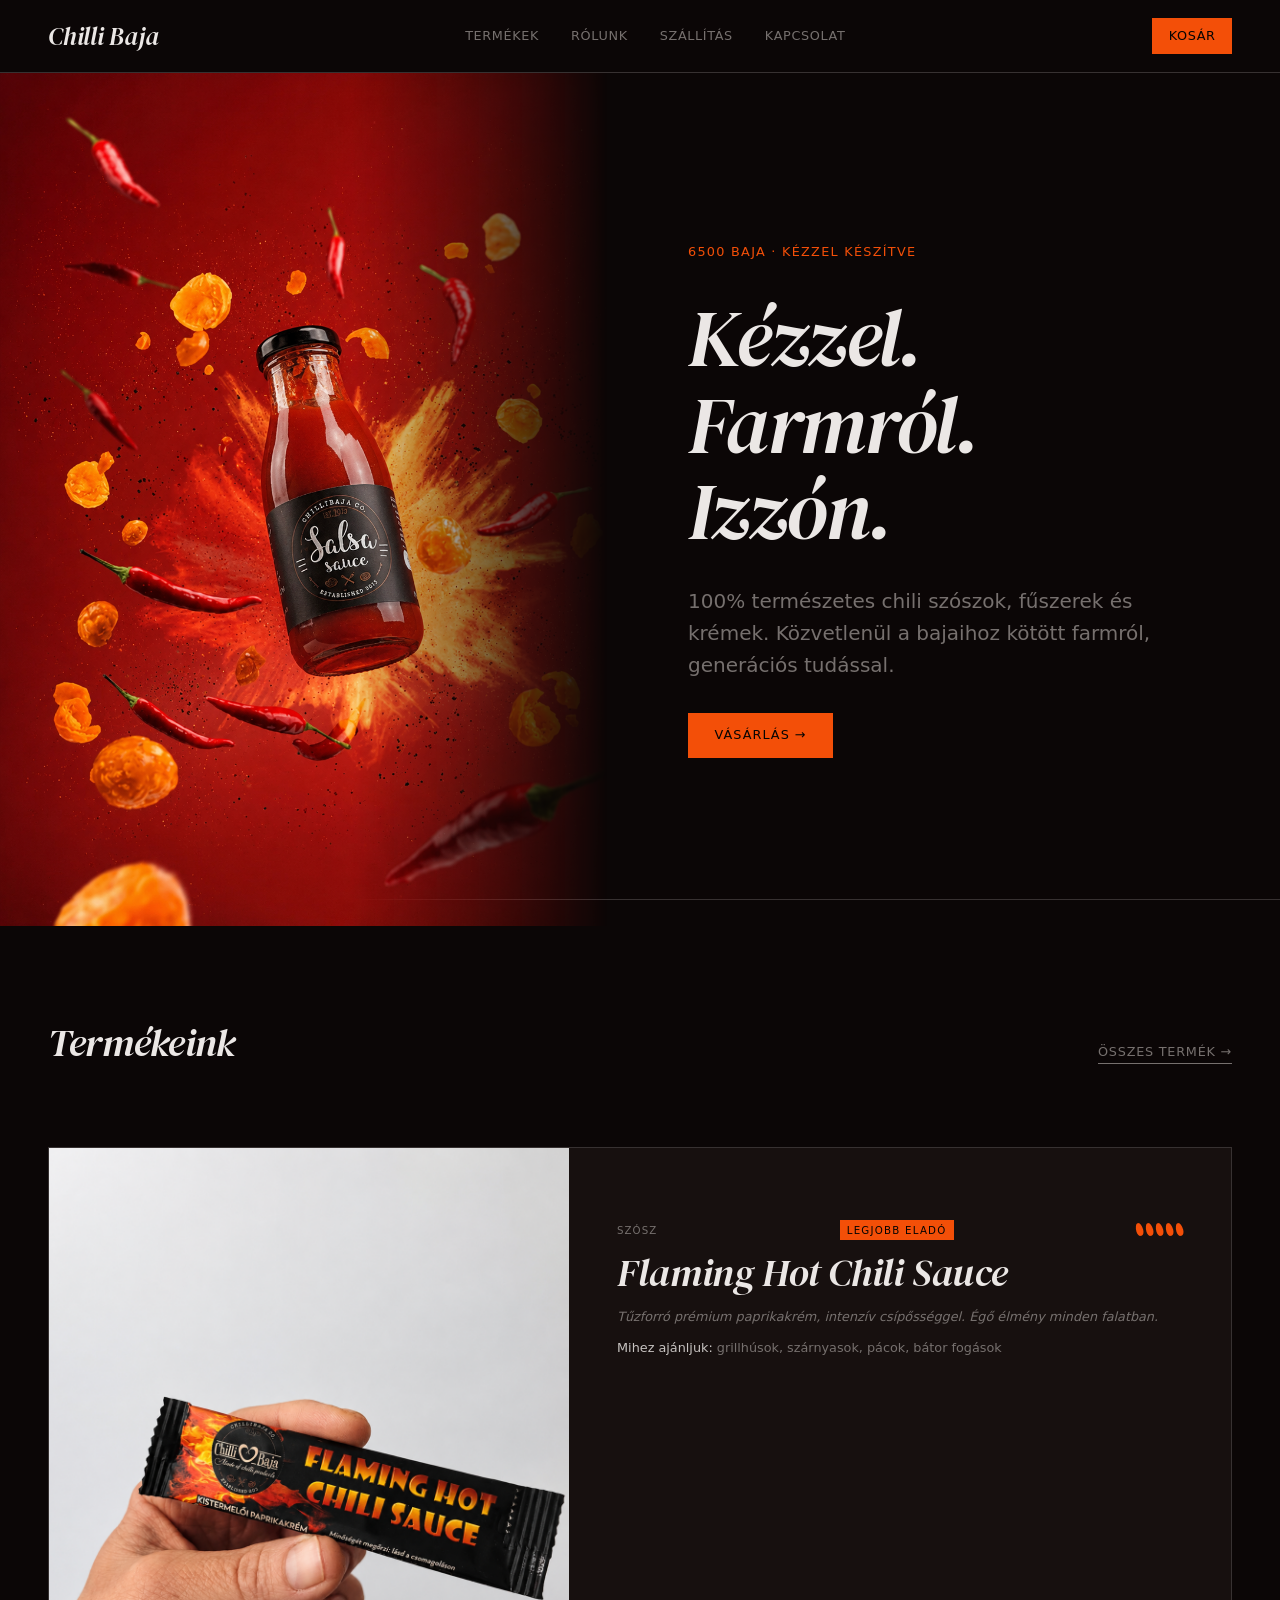
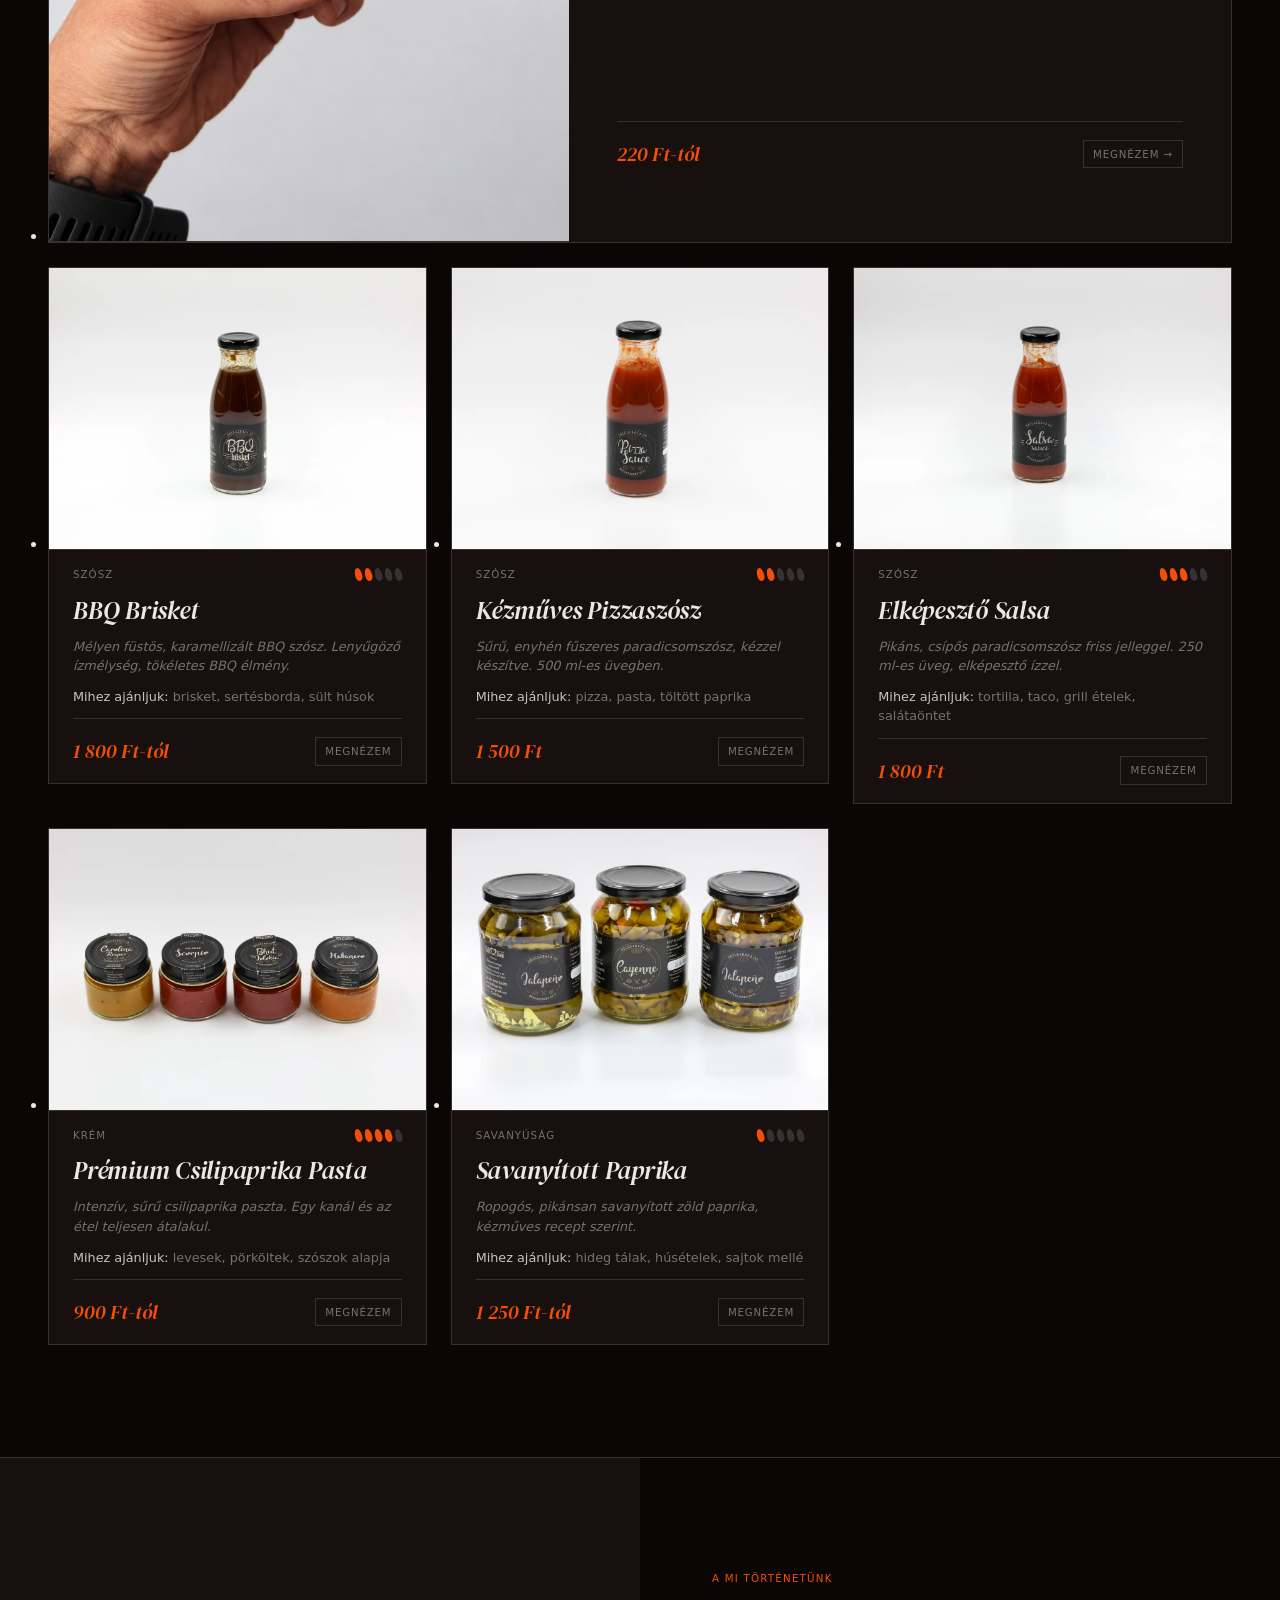
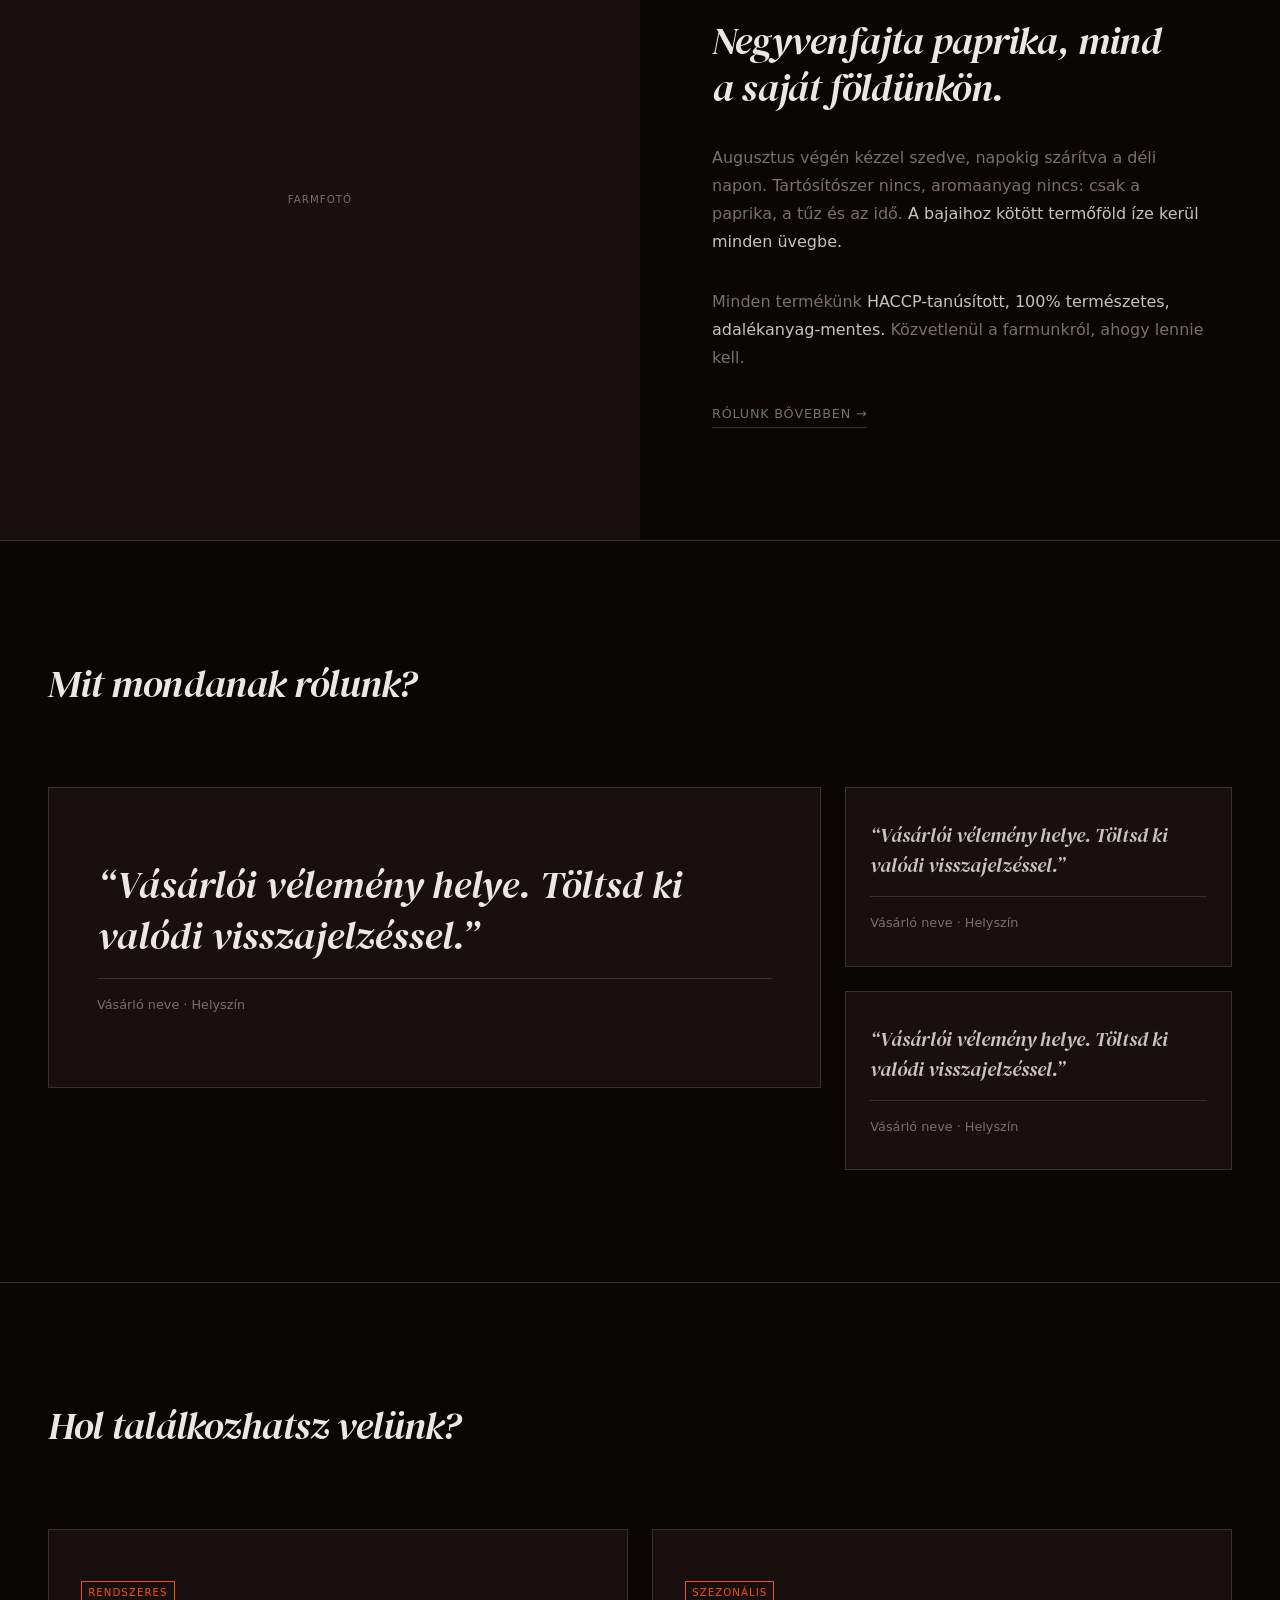
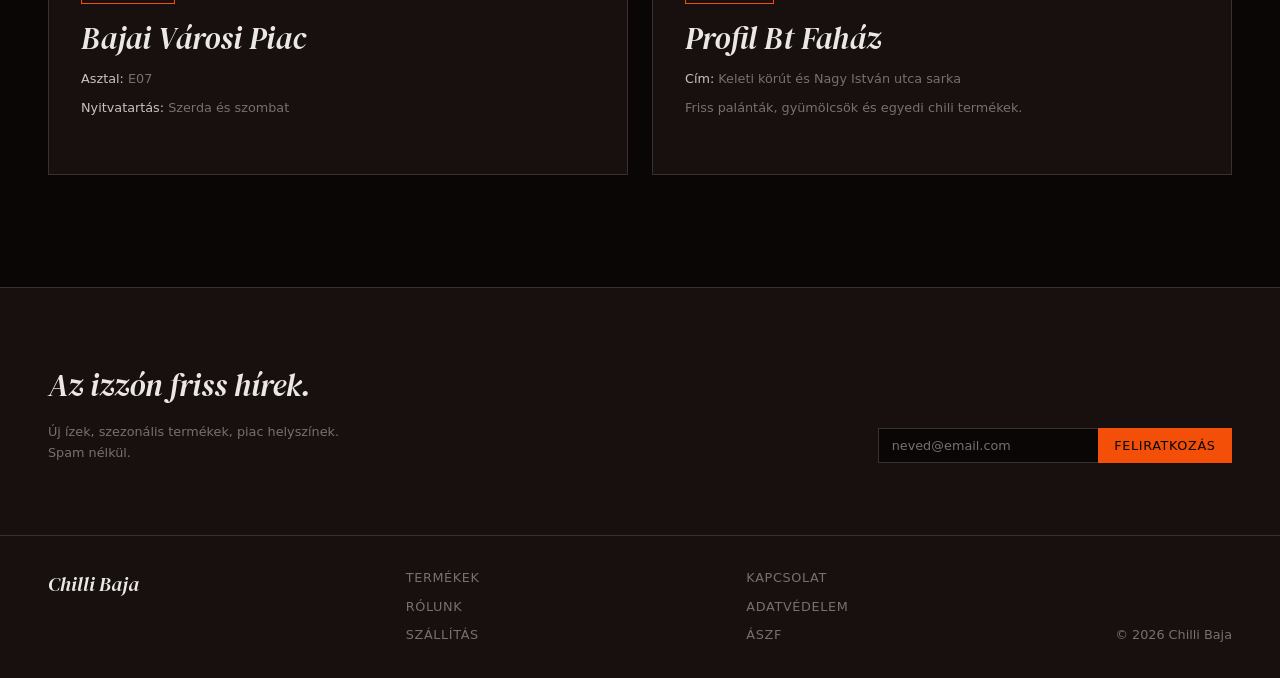
==== index.html @ 9b216c4d "Fix hero height via JS measurement Measure actual nav height at runtime and set hero height to windo" ====
<!DOCTYPE html>
<html lang="hu">
<head>
  <meta charset="UTF-8" />
  <meta name="viewport" content="width=device-width, initial-scale=1" />
  <title>Chilli Baja — Prémium Kézműves Chili Termékek</title>

  <link rel="preconnect" href="https://fonts.googleapis.com" />
  <link rel="preconnect" href="https://fonts.gstatic.com" crossorigin />
  <link href="https://fonts.googleapis.com/css2?family=DM+Serif+Display:ital@0;1&display=swap" rel="stylesheet" />
  <link href="https://api.fontshare.com/v2/css?f[]=switzer@400,500&display=swap" rel="stylesheet" />

  <link rel="stylesheet" href="tokens.css" />
  <style>
    /* Hallmark · genre: editorial · macrostructure: Split Studio · theme: custom (Parázs)
     * vibe: parázs, faszénfekete, izzó, prémium
     * paper: oklch(13% 0.010 28) · accent: oklch(65% 0.21 38) · DM Serif Display italic + Switzer
     * axes: dark / italic-serif / warm  ·  nav: N9-dark · footer: Ft7 */

    *, *::before, *::after { box-sizing: border-box; margin: 0; padding: 0; }
    html, body { overflow-x: clip; }

    body {
      background-color: var(--color-paper);
      color: var(--color-ink);
      font-family: var(--font-body);
      font-size: var(--text-base);
      line-height: 1.6;
    }

    img  { display: block; max-width: 100%; }
    a    { color: inherit; text-decoration: none; }

    .sr-only {
      position: absolute; width: 1px; height: 1px;
      padding: 0; margin: -1px; overflow: hidden;
      clip: rect(0,0,0,0); white-space: nowrap; border: 0;
    }

    /* ── Scroll reveal ───────────────────────────────────── */
    .reveal {
      opacity: 0;
      transform: translateY(28px);
      transition: opacity 0.65s var(--ease-out), transform 0.65s var(--ease-out);
    }
    .reveal.is-visible {
      opacity: 1;
      transform: translateY(0);
    }

    .stagger > * {
      opacity: 0;
      transform: translateY(20px);
      transition: opacity 0.5s var(--ease-out), transform 0.5s var(--ease-out);
    }
    .stagger.is-visible > * {
      opacity: 1;
      transform: translateY(0);
    }
    .stagger.is-visible > *:nth-child(1) { transition-delay:   0ms; }
    .stagger.is-visible > *:nth-child(2) { transition-delay:  70ms; }
    .stagger.is-visible > *:nth-child(3) { transition-delay: 140ms; }
    .stagger.is-visible > *:nth-child(4) { transition-delay: 210ms; }
    .stagger.is-visible > *:nth-child(5) { transition-delay: 270ms; }
    .stagger.is-visible > *:nth-child(6) { transition-delay: 330ms; }

    /* ── Photo placeholder ───────────────────────────────── */
    .photo-placeholder {
      background-color: var(--color-paper-2);
      display: flex;
      align-items: center;
      justify-content: center;
      color: var(--color-muted);
      font-size: var(--text-xs);
      letter-spacing: 0.10em;
      text-transform: uppercase;
      font-family: var(--font-body);
    }

    /* ── Nav N9 dark ─────────────────────────────────────── */
    .nav {
      display: flex;
      align-items: center;
      justify-content: space-between;
      padding: var(--space-sm) var(--space-xl);
      border-bottom: 1px solid var(--color-rule);
      position: sticky;
      top: 0;
      background-color: var(--color-paper);
      z-index: 40;
    }

    .nav__wordmark {
      font-family: var(--font-display);
      font-size: var(--text-lg);
      font-weight: 400;
      font-style: italic;
      letter-spacing: -0.01em;
      color: var(--color-ink);
    }

    .nav__links {
      display: flex;
      gap: var(--space-lg);
      list-style: none;
      font-size: var(--text-sm);
      font-weight: 500;
      letter-spacing: 0.05em;
      text-transform: uppercase;
    }
    .nav__links a {
      color: var(--color-muted);
      transition: color var(--dur-short) var(--ease-out);
    }
    .nav__links a:hover        { color: var(--color-ink); }
    .nav__links a:focus-visible { outline: 2px solid var(--color-focus); outline-offset: 3px; }

    .nav__disclosure { display: none; position: relative; }

    .nav__hamburger {
      list-style: none;
      display: flex;
      flex-direction: column;
      gap: 5px;
      cursor: pointer;
      padding: var(--space-2xs);
    }
    .nav__hamburger::-webkit-details-marker { display: none; }
    .nav__hamburger::marker               { display: none; }

    .nav__bar {
      display: block;
      width: 22px;
      height: 2px;
      background-color: var(--color-ink);
    }

    .nav__sheet {
      position: absolute;
      top: calc(100% + var(--space-xs));
      right: 0;
      background-color: var(--color-paper-2);
      border: 1px solid var(--color-rule);
      padding: var(--space-md);
      min-width: 180px;
      z-index: 50;
    }

    .nav__sheet ul { list-style: none; display: flex; flex-direction: column; gap: var(--space-sm); }
    .nav__sheet a {
      font-size: var(--text-sm);
      font-weight: 500;
      text-transform: uppercase;
      letter-spacing: 0.06em;
      color: var(--color-muted);
      transition: color var(--dur-short) var(--ease-out);
    }
    .nav__sheet a:hover        { color: var(--color-ink); }
    .nav__sheet a:focus-visible { outline: 2px solid var(--color-focus); outline-offset: 3px; }

    .nav__cart {
      font-size: var(--text-sm);
      font-weight: 500;
      text-transform: uppercase;
      letter-spacing: 0.05em;
      color: var(--color-accent-ink);
      background-color: var(--color-accent);
      padding: 0.5em 1.2em;
      border: 1px solid var(--color-accent);
      white-space: nowrap;
      transition: background-color var(--dur-short) var(--ease-out), color var(--dur-short) var(--ease-out);
    }
    .nav__cart:hover        { background-color: transparent; color: var(--color-accent); }
    .nav__cart:active       { transform: translateY(1px); }
    .nav__cart:focus-visible { outline: 2px solid var(--color-focus); outline-offset: 3px; }

    /* ── Hero: Split Studio ──────────────────────────────── */
    .hero {
      display: grid;
      grid-template-columns: 1fr 1fr;
      border-bottom: 1px solid var(--color-rule);
    }

    .hero__photo {
      position: relative;
      background-color: var(--color-paper);
      -webkit-mask-image: linear-gradient(to right, black 55%, transparent 95%);
      mask-image: linear-gradient(to right, black 55%, transparent 95%);
    }

    .hero__photo-fill {
      width: 100%;
      height: 100%;
      object-fit: cover;
      object-position: center 20%;
    }

    .hero__content {
      padding: var(--space-xl) var(--space-xl);
      display: flex;
      flex-direction: column;
      justify-content: center;
      gap: var(--space-lg);
    }

    .hero__kicker {
      font-size: var(--text-sm);
      font-weight: 500;
      text-transform: uppercase;
      letter-spacing: 0.10em;
      color: var(--color-accent);
    }

    .hero__headline {
      font-family: var(--font-display);
      font-style: italic;
      font-size: var(--text-display);
      font-weight: 400;
      line-height: 1.08;
      letter-spacing: -0.02em;
      color: var(--color-ink);
      overflow-wrap: anywhere;
      min-width: 0;
    }

    .hero__sub {
      font-size: var(--text-md);
      color: var(--color-muted);
      max-width: 40ch;
      line-height: 1.6;
    }

    .hero__cta {
      display: inline-block;
      align-self: flex-start;
      font-size: var(--text-sm);
      font-weight: 500;
      text-transform: uppercase;
      letter-spacing: 0.08em;
      color: var(--color-accent-ink);
      background-color: var(--color-accent);
      padding: 0.85em 2em;
      border: 1px solid var(--color-accent);
      white-space: nowrap;
      transition: background-color var(--dur-short) var(--ease-out), color var(--dur-short) var(--ease-out);
    }
    .hero__cta:hover        { background-color: transparent; color: var(--color-accent); }
    .hero__cta:active       { transform: translateY(1px); }
    .hero__cta:focus-visible { outline: 2px solid var(--color-focus); outline-offset: 3px; }

    /* ── Heat scale ──────────────────────────────────────── */
    .heat {
      display: flex;
      gap: 3px;
      align-items: center;
    }
    .heat__pip {
      width: 7px;
      height: 13px;
      border-radius: 45% 45% 45% 45% / 60% 60% 40% 40%;
      background-color: var(--color-rule);
      transform: rotate(-15deg);
      flex-shrink: 0;
    }
    .heat__pip--on { background-color: var(--color-accent); }

    /* ── Products ────────────────────────────────────────── */
    .products {
      padding: var(--space-3xl) var(--space-xl);
    }

    .products__header {
      display: flex;
      align-items: baseline;
      justify-content: space-between;
      margin-bottom: var(--space-2xl);
    }

    .products__title {
      font-family: var(--font-display);
      font-style: italic;
      font-size: var(--text-2xl);
      font-weight: 400;
      letter-spacing: -0.02em;
      color: var(--color-ink);
    }

    .products__all {
      font-size: var(--text-sm);
      font-weight: 500;
      text-transform: uppercase;
      letter-spacing: 0.06em;
      color: var(--color-muted);
      border-bottom: 1px solid var(--color-muted);
      padding-bottom: 1px;
      white-space: nowrap;
      transition: color var(--dur-short) var(--ease-out), border-color var(--dur-short) var(--ease-out);
    }
    .products__all:hover        { color: var(--color-ink); border-color: var(--color-ink); }
    .products__all:focus-visible { outline: 2px solid var(--color-focus); outline-offset: 3px; }

    .products__grid {
      display: grid;
      grid-template-columns: repeat(3, minmax(0, 1fr));
      gap: var(--space-md);
    }

    /* Featured card: li spans full width, article is horizontal */
    .products__grid > li:first-child {
      grid-column: 1 / -1;
    }

    .product-card--featured {
      display: flex;
      flex-direction: row;
      background-color: var(--color-paper-2);
      border: 1px solid var(--color-rule);
      transition: border-color var(--dur-short) var(--ease-out);
    }
    .product-card--featured:hover { border-color: var(--color-accent); }
    .product-card--featured:focus-visible { outline: 2px solid var(--color-focus); outline-offset: 3px; }

    .product-card--featured .product-card__image {
      width: 44%;
      min-height: 340px;
      aspect-ratio: unset;
      flex-shrink: 0;
      border-right: none;
    }

    .product-card--featured .product-card__body {
      padding: var(--space-2xl) var(--space-xl);
      justify-content: center;
    }

    .product-card--featured .product-card__name {
      font-size: var(--text-2xl);
      line-height: 1.1;
    }

    /* Badge for featured product */
    .product-card__badge {
      font-size: var(--text-xs);
      font-weight: 500;
      text-transform: uppercase;
      letter-spacing: 0.12em;
      color: var(--color-accent-ink);
      background-color: var(--color-accent);
      padding: 0.2em 0.7em;
      white-space: nowrap;
    }

    /* Standard product card */
    .product-card {
      background-color: var(--color-paper-2);
      border: 1px solid var(--color-rule);
      display: flex;
      flex-direction: column;
      transition: border-color var(--dur-short) var(--ease-out), transform var(--dur-short) var(--ease-out);
    }
    .product-card:hover        { border-color: var(--color-accent); transform: translateY(-2px); }
    .product-card:focus-visible { outline: 2px solid var(--color-focus); outline-offset: 3px; }

    .product-card__image {
      width: 100%;
      aspect-ratio: 4 / 3;
      border-bottom: 1px solid var(--color-rule);
      object-fit: cover;
      object-position: center;
    }

    .product-card__body {
      padding: var(--space-sm) var(--space-md);
      display: flex;
      flex-direction: column;
      flex: 1;
      gap: var(--space-xs);
    }

    .product-card__top {
      display: flex;
      align-items: center;
      justify-content: space-between;
      gap: var(--space-sm);
      flex-wrap: wrap;
    }

    .product-card__type {
      font-size: var(--text-xs);
      font-weight: 500;
      text-transform: uppercase;
      letter-spacing: 0.10em;
      color: var(--color-muted);
    }

    .product-card__name {
      font-family: var(--font-display);
      font-style: italic;
      font-size: var(--text-lg);
      font-weight: 400;
      letter-spacing: -0.01em;
      color: var(--color-ink);
      line-height: 1.2;
    }

    .product-card__flavor {
      font-size: var(--text-sm);
      color: var(--color-muted);
      font-style: italic;
      line-height: 1.5;
    }

    .product-card__pairing {
      font-size: var(--text-sm);
      color: var(--color-muted);
      line-height: 1.5;
    }
    .product-card__pairing strong {
      color: var(--color-ink-2);
      font-weight: 500;
    }

    .product-card__bottom {
      display: flex;
      align-items: center;
      justify-content: space-between;
      gap: var(--space-sm);
      margin-top: auto;
      padding-top: var(--space-sm);
      border-top: 1px solid var(--color-rule);
    }

    .product-card__price {
      font-family: var(--font-display);
      font-style: italic;
      font-size: var(--text-md);
      font-weight: 400;
      color: var(--color-accent);
      font-variant-numeric: tabular-nums;
    }

    .product-card__btn {
      font-size: var(--text-xs);
      font-weight: 500;
      text-transform: uppercase;
      letter-spacing: 0.08em;
      color: var(--color-muted);
      border: 1px solid var(--color-rule);
      padding: 0.5em 0.9em;
      white-space: nowrap;
      transition:
        color            var(--dur-short) var(--ease-out),
        border-color     var(--dur-short) var(--ease-out),
        background-color var(--dur-short) var(--ease-out);
    }
    .product-card__btn:hover {
      color: var(--color-accent-ink);
      background-color: var(--color-accent);
      border-color: var(--color-accent);
    }
    .product-card__btn:active       { transform: translateY(1px); }
    .product-card__btn:focus-visible { outline: 2px solid var(--color-focus); outline-offset: 3px; }

    /* ── Story: Split Studio ─────────────────────────────── */
    .story {
      display: grid;
      grid-template-columns: 1fr 1fr;
      border-top: 1px solid var(--color-rule);
    }

    .story__photo {
      min-height: 480px;
    }

    .story__content {
      padding: var(--space-3xl) var(--space-2xl);
      display: flex;
      flex-direction: column;
      justify-content: center;
      gap: var(--space-lg);
    }

    .story__label {
      font-size: var(--text-xs);
      font-weight: 500;
      text-transform: uppercase;
      letter-spacing: 0.12em;
      color: var(--color-accent);
    }

    .story__heading {
      font-family: var(--font-display);
      font-style: italic;
      font-size: var(--text-2xl);
      font-weight: 400;
      letter-spacing: -0.02em;
      color: var(--color-ink);
      line-height: 1.2;
      max-width: 22ch;
      overflow-wrap: anywhere;
      min-width: 0;
    }

    .story__body {
      font-size: var(--text-base);
      color: var(--color-muted);
      max-width: 52ch;
      line-height: 1.75;
    }
    .story__body strong { color: var(--color-ink-2); font-weight: 500; }

    .story__link {
      display: inline-block;
      align-self: flex-start;
      font-size: var(--text-sm);
      font-weight: 500;
      text-transform: uppercase;
      letter-spacing: 0.06em;
      color: var(--color-muted);
      border-bottom: 1px solid var(--color-rule);
      padding-bottom: 2px;
      transition: color var(--dur-short) var(--ease-out), border-color var(--dur-short) var(--ease-out);
    }
    .story__link:hover        { color: var(--color-ink); border-color: var(--color-ink); }
    .story__link:focus-visible { outline: 2px solid var(--color-focus); outline-offset: 3px; }

    /* ── Reviews ─────────────────────────────────────────── */
    .reviews {
      padding: var(--space-3xl) var(--space-xl);
      border-top: 1px solid var(--color-rule);
    }

    .reviews__heading {
      font-family: var(--font-display);
      font-style: italic;
      font-size: var(--text-2xl);
      font-weight: 400;
      letter-spacing: -0.02em;
      color: var(--color-ink);
      margin-bottom: var(--space-2xl);
    }

    /* Asymmetric: featured quote (2fr) + two stacked smaller ones (1fr) */
    .reviews__grid {
      display: grid;
      grid-template-columns: 2fr 1fr;
      gap: var(--space-md);
      align-items: start;
    }

    .reviews__secondary {
      display: flex;
      flex-direction: column;
      gap: var(--space-md);
    }

    .review-card {
      background-color: var(--color-paper-2);
      border: 1px solid var(--color-rule);
      padding: var(--space-lg) var(--space-md);
      display: flex;
      flex-direction: column;
      gap: var(--space-sm);
    }

    .review-card__quote {
      font-family: var(--font-display);
      font-style: italic;
      font-size: var(--text-md);
      font-weight: 400;
      color: var(--color-ink-2);
      line-height: 1.5;
      flex: 1;
    }

    /* Featured review gets a larger quote size */
    .review-card--featured {
      padding: var(--space-2xl) var(--space-xl);
    }
    .review-card--featured .review-card__quote {
      font-size: var(--text-2xl);
      line-height: 1.3;
      color: var(--color-ink);
    }

    .review-card__author {
      font-size: var(--text-sm);
      color: var(--color-muted);
      border-top: 1px solid var(--color-rule);
      padding-top: var(--space-sm);
    }

    /* ── Locations ───────────────────────────────────────── */
    .locations {
      padding: var(--space-3xl) var(--space-xl);
      border-top: 1px solid var(--color-rule);
    }

    .locations__heading {
      font-family: var(--font-display);
      font-style: italic;
      font-size: var(--text-2xl);
      font-weight: 400;
      letter-spacing: -0.02em;
      color: var(--color-ink);
      margin-bottom: var(--space-2xl);
    }

    .locations__grid {
      display: grid;
      grid-template-columns: 1fr 1fr;
      gap: var(--space-md);
    }

    .location-card {
      background-color: var(--color-paper-2);
      border: 1px solid var(--color-rule);
      padding: var(--space-xl) var(--space-lg);
    }

    .location-card__tag {
      display: inline-block;
      font-size: var(--text-xs);
      font-weight: 500;
      text-transform: uppercase;
      letter-spacing: 0.10em;
      color: var(--color-accent);
      border: 1px solid var(--color-accent);
      padding: 0.2em 0.6em;
      margin-bottom: var(--space-sm);
    }

    .location-card__name {
      font-family: var(--font-display);
      font-style: italic;
      font-size: var(--text-xl);
      font-weight: 400;
      color: var(--color-ink);
      margin-bottom: var(--space-xs);
      line-height: 1.2;
    }

    .location-card__detail {
      font-size: var(--text-sm);
      color: var(--color-muted);
      line-height: 1.6;
      margin-bottom: var(--space-2xs);
    }
    .location-card__detail strong { color: var(--color-ink-2); font-weight: 500; }

    /* ── Footer: Ft7 Newsletter-first ───────────────────── */
    .footer {
      border-top: 1px solid var(--color-rule);
      background-color: var(--color-paper-2);
    }

    .footer__newsletter {
      padding: var(--space-2xl) var(--space-xl);
      display: flex;
      align-items: flex-end;
      justify-content: space-between;
      gap: var(--space-xl);
      flex-wrap: wrap;
      border-bottom: 1px solid var(--color-rule);
    }

    .footer__nl-heading {
      font-family: var(--font-display);
      font-style: italic;
      font-size: var(--text-xl);
      font-weight: 400;
      color: var(--color-ink);
      margin-bottom: var(--space-xs);
    }

    .footer__nl-sub {
      font-size: var(--text-sm);
      color: var(--color-muted);
      max-width: 40ch;
    }

    .footer__form {
      display: flex;
      flex-shrink: 0;
    }

    .footer__email {
      font-family: var(--font-body);
      font-size: var(--text-sm);
      color: var(--color-ink);
      background-color: var(--color-paper);
      border: 1px solid var(--color-rule);
      border-right: none;
      padding: 0.7em 1em;
      min-width: 220px;
      outline: none;
    }
    .footer__email::placeholder { color: var(--color-muted); }
    .footer__email:focus { border-color: var(--color-focus); }

    .footer__subscribe {
      font-family: var(--font-body);
      font-size: var(--text-sm);
      font-weight: 500;
      text-transform: uppercase;
      letter-spacing: 0.05em;
      color: var(--color-accent-ink);
      background-color: var(--color-accent);
      border: 1px solid var(--color-accent);
      padding: 0.7em 1.2em;
      cursor: pointer;
      white-space: nowrap;
      transition: background-color var(--dur-short) var(--ease-out), color var(--dur-short) var(--ease-out);
    }
    .footer__subscribe:hover        { background-color: transparent; color: var(--color-accent); }
    .footer__subscribe:focus-visible { outline: 2px solid var(--color-focus); outline-offset: 3px; }

    .footer__bottom {
      padding: var(--space-lg) var(--space-xl);
      display: flex;
      align-items: flex-start;
      justify-content: space-between;
      flex-wrap: wrap;
      gap: var(--space-lg);
    }

    .footer__wordmark {
      font-family: var(--font-display);
      font-style: italic;
      font-size: var(--text-md);
      font-weight: 400;
      color: var(--color-ink);
    }

    .footer__links-group {
      display: flex;
      flex-direction: column;
      gap: var(--space-2xs);
    }
    .footer__links-group a {
      font-size: var(--text-sm);
      font-weight: 500;
      text-transform: uppercase;
      letter-spacing: 0.05em;
      color: var(--color-muted);
      transition: color var(--dur-short) var(--ease-out);
    }
    .footer__links-group a:hover        { color: var(--color-ink); }
    .footer__links-group a:focus-visible { outline: 2px solid var(--color-focus); outline-offset: 3px; }

    .footer__copy {
      font-size: var(--text-sm);
      color: var(--color-muted);
      align-self: flex-end;
    }

    /* ── Responsive ─────────────────────────────────────── */
    @media (max-width: 768px) {
      .nav { padding: var(--space-sm) var(--space-md); }
      .nav__links     { display: none; }
      .nav__disclosure { display: block; }

      .hero { grid-template-columns: 1fr; min-height: unset; }
      .hero__photo::after { display: none; }
      .hero__photo-fill { min-height: 55dvh; }
      .hero__content { padding: var(--space-xl) var(--space-md); }

      .products { padding: var(--space-2xl) var(--space-md); }
      .products__grid { grid-template-columns: repeat(2, minmax(0, 1fr)); gap: var(--space-sm); }

      .product-card--featured {
        grid-column: 1 / -1;
        flex-direction: column;
      }
      .product-card--featured .product-card__image {
        width: 100%;
        min-height: unset;
        aspect-ratio: 16 / 9;
        border-bottom: 1px solid var(--color-rule);
      }
      .product-card--featured .product-card__body {
        padding: var(--space-sm) var(--space-md);
      }
      .product-card--featured .product-card__name {
        font-size: var(--text-lg);
      }

      .story { grid-template-columns: 1fr; }
      .story__photo   { min-height: 50dvh; }
      .story__content { padding: var(--space-2xl) var(--space-md); }

      .reviews { padding: var(--space-2xl) var(--space-md); }
      .reviews__grid { grid-template-columns: 1fr; }

      .locations { padding: var(--space-2xl) var(--space-md); }
      .locations__grid { grid-template-columns: 1fr; }

      .footer__newsletter { padding: var(--space-xl) var(--space-md); flex-direction: column; align-items: flex-start; }
      .footer__form  { width: 100%; }
      .footer__email { flex: 1; min-width: 0; }
      .footer__bottom { padding: var(--space-lg) var(--space-md); }
    }

    @media (max-width: 414px) {
      .products__grid { grid-template-columns: minmax(0, 1fr); }
    }

    @media (prefers-reduced-motion: reduce) {
      *, *::before, *::after { transition-duration: 0ms !important; }
      .product-card:hover { transform: none; }
      .reveal, .stagger > * {
        opacity: 1 !important;
        transform: none !important;
        transition: none !important;
      }
    }
  </style>
</head>
<body>

  <!-- Nav: N9 dark, with mobile disclosure -->
  <nav class="nav" aria-label="Főnavigáció">
    <a href="index.html" class="nav__wordmark">Chilli Baja</a>

    <ul class="nav__links" role="list">
      <li><a href="/termekek/">Termékek</a></li>
      <li><a href="rolunk.html">Rólunk</a></li>
      <li><a href="/szallitas/">Szállítás</a></li>
      <li><a href="kapcsolat.html">Kapcsolat</a></li>
    </ul>

    <details class="nav__disclosure">
      <summary class="nav__hamburger" aria-label="Navigáció megnyitása">
        <span class="nav__bar"></span>
        <span class="nav__bar"></span>
        <span class="nav__bar"></span>
      </summary>
      <nav class="nav__sheet" aria-label="Mobil navigáció">
        <ul role="list">
          <li><a href="/termekek/">Termékek</a></li>
          <li><a href="rolunk.html">Rólunk</a></li>
          <li><a href="/szallitas/">Szállítás</a></li>
          <li><a href="kapcsolat.html">Kapcsolat</a></li>
        </ul>
      </nav>
    </details>

    <a href="/kosar/" class="nav__cart" aria-label="Kosár megtekintése">Kosár</a>
  </nav>

  <!-- Hero: Split Studio -->
  <section class="hero" aria-labelledby="hero-heading">
    <div class="hero__photo">
      <img class="hero__photo-fill" src="public/hero_kep.png"
           alt="Chilli Baja Salsa szósz robbanó chilipaprikákkal körülvéve"
           fetchpriority="high" />
    </div>

    <div class="hero__content">
      <p class="hero__kicker">6500 Baja &#183; Kézzel készítve</p>
      <h1 class="hero__headline" id="hero-heading">
        Kézzel.<br>Farmról.<br>Izzón.
      </h1>
      <p class="hero__sub">
        100% természetes chili szószok, fűszerek és krémek.
        Közvetlenül a bajaihoz kötött farmról, generációs tudással.
      </p>
      <a href="/termekek/" class="hero__cta">Vásárlás &#8594;</a>
    </div>
  </section>

  <!-- Products: featured + subordinate grid -->
  <section class="products" aria-labelledby="products-heading">
    <div class="products__header reveal">
      <h2 class="products__title" id="products-heading">Termékeink</h2>
      <a href="/termekek/" class="products__all">Összes termék &#8594;</a>
    </div>

    <!--
      CSERÉLD LE: valódi termékadatokkal (név, ízleírás, mihez ajánljuk, csípősség, ár, link).
      A csípősség-skálán az --on osztályú pipák száma = a termék csípőssége (1–5).
      Az első termék kiemelt (featured) kártya, teljes szélességben.
    -->
    <ul class="products__grid stagger" role="list">

      <!-- Kiemelt termék -->
      <li>
        <article class="product-card--featured">
          <img class="product-card__image" src="public/flaming_hot.png" alt="Flaming Hot Chili Sauce — Chilli Baja kistermelői paprikakrém" loading="eager" />
          <div class="product-card__body">
            <div class="product-card__top">
              <span class="product-card__type">Szósz</span>
              <span class="product-card__badge">Legjobb eladó</span>
              <div class="heat" role="img" aria-label="Csípősség: 5/5">
                <span class="heat__pip heat__pip--on"></span>
                <span class="heat__pip heat__pip--on"></span>
                <span class="heat__pip heat__pip--on"></span>
                <span class="heat__pip heat__pip--on"></span>
                <span class="heat__pip heat__pip--on"></span>
              </div>
            </div>
            <h3 class="product-card__name">Flaming Hot Chili Sauce</h3>
            <p class="product-card__flavor">Tűzforró prémium paprikakrém, intenzív csípősséggel. Égő élmény minden falatban.</p>
            <p class="product-card__pairing"><strong>Mihez ajánljuk:</strong> grillhúsok, szárnyasok, pácok, bátor fogások</p>
            <div class="product-card__bottom">
              <span class="product-card__price">220 Ft-tól</span>
              <a href="kapcsolat.html" class="product-card__btn">Megnézem &#8594;</a>
            </div>
          </div>
        </article>
      </li>

      <li>
        <article class="product-card">
          <img class="product-card__image" src="public/BBQ-Brisket-250ml.webp" alt="BBQ Brisket szósz üveg — Chilli Baja" loading="lazy" />
          <div class="product-card__body">
            <div class="product-card__top">
              <span class="product-card__type">Szósz</span>
              <div class="heat" role="img" aria-label="Csípősség: 2/5">
                <span class="heat__pip heat__pip--on"></span>
                <span class="heat__pip heat__pip--on"></span>
                <span class="heat__pip"></span>
                <span class="heat__pip"></span>
                <span class="heat__pip"></span>
              </div>
            </div>
            <h3 class="product-card__name">BBQ Brisket</h3>
            <p class="product-card__flavor">Mélyen füstös, karamellizált BBQ szósz. Lenyűgöző ízmélység, tökéletes BBQ élmény.</p>
            <p class="product-card__pairing"><strong>Mihez ajánljuk:</strong> brisket, sertésborda, sült húsok</p>
            <div class="product-card__bottom">
              <span class="product-card__price">1 800 Ft-tól</span>
              <a href="kapcsolat.html" class="product-card__btn">Megnézem</a>
            </div>
          </div>
        </article>
      </li>

      <li>
        <article class="product-card">
          <img class="product-card__image" src="public/Pizza-Szosz.webp" alt="Kézműves Pizzaszósz üveg — Chilli Baja" loading="lazy" />
          <div class="product-card__body">
            <div class="product-card__top">
              <span class="product-card__type">Szósz</span>
              <div class="heat" role="img" aria-label="Csípősség: 2/5">
                <span class="heat__pip heat__pip--on"></span>
                <span class="heat__pip heat__pip--on"></span>
                <span class="heat__pip"></span>
                <span class="heat__pip"></span>
                <span class="heat__pip"></span>
              </div>
            </div>
            <h3 class="product-card__name">Kézműves Pizzaszósz</h3>
            <p class="product-card__flavor">Sűrű, enyhén fűszeres paradicsomszósz, kézzel készítve. 500 ml-es üvegben.</p>
            <p class="product-card__pairing"><strong>Mihez ajánljuk:</strong> pizza, pasta, töltött paprika</p>
            <div class="product-card__bottom">
              <span class="product-card__price">1 500 Ft</span>
              <a href="kapcsolat.html" class="product-card__btn">Megnézem</a>
            </div>
          </div>
        </article>
      </li>

      <li>
        <article class="product-card">
          <img class="product-card__image" src="public/Salsa-250ml.webp" alt="Elképesztő Salsa szósz üveg — Chilli Baja" loading="lazy" />
          <div class="product-card__body">
            <div class="product-card__top">
              <span class="product-card__type">Szósz</span>
              <div class="heat" role="img" aria-label="Csípősség: 3/5">
                <span class="heat__pip heat__pip--on"></span>
                <span class="heat__pip heat__pip--on"></span>
                <span class="heat__pip heat__pip--on"></span>
                <span class="heat__pip"></span>
                <span class="heat__pip"></span>
              </div>
            </div>
            <h3 class="product-card__name">Elképesztő Salsa</h3>
            <p class="product-card__flavor">Pikáns, csípős paradicsomszósz friss jelleggel. 250 ml-es üveg, elképesztő ízzel.</p>
            <p class="product-card__pairing"><strong>Mihez ajánljuk:</strong> tortilla, taco, grill ételek, salátaöntet</p>
            <div class="product-card__bottom">
              <span class="product-card__price">1 800 Ft</span>
              <a href="kapcsolat.html" class="product-card__btn">Megnézem</a>
            </div>
          </div>
        </article>
      </li>

      <li>
        <article class="product-card">
          <img class="product-card__image" src="public/Chili-Paste.webp" alt="Prémium Csilipaprika Pasta — Carolina Reaper, Scorpio, Bhut Jolokia, Habanero" loading="lazy" />
          <div class="product-card__body">
            <div class="product-card__top">
              <span class="product-card__type">Krém</span>
              <div class="heat" role="img" aria-label="Csípősség: 4/5">
                <span class="heat__pip heat__pip--on"></span>
                <span class="heat__pip heat__pip--on"></span>
                <span class="heat__pip heat__pip--on"></span>
                <span class="heat__pip heat__pip--on"></span>
                <span class="heat__pip"></span>
              </div>
            </div>
            <h3 class="product-card__name">Prémium Csilipaprika Pasta</h3>
            <p class="product-card__flavor">Intenzív, sűrű csilipaprika paszta. Egy kanál és az étel teljesen átalakul.</p>
            <p class="product-card__pairing"><strong>Mihez ajánljuk:</strong> levesek, pörköltek, szószok alapja</p>
            <div class="product-card__bottom">
              <span class="product-card__price">900 Ft-tól</span>
              <a href="kapcsolat.html" class="product-card__btn">Megnézem</a>
            </div>
          </div>
        </article>
      </li>

      <li>
        <article class="product-card">
          <img class="product-card__image" src="public/Savanyusag-fokep.webp" alt="Ecetes Jalapeño és Cayenne savanyított paprika — Chilli Baja" loading="lazy" />
          <div class="product-card__body">
            <div class="product-card__top">
              <span class="product-card__type">Savanyúság</span>
              <div class="heat" role="img" aria-label="Csípősség: 1/5">
                <span class="heat__pip heat__pip--on"></span>
                <span class="heat__pip"></span>
                <span class="heat__pip"></span>
                <span class="heat__pip"></span>
                <span class="heat__pip"></span>
              </div>
            </div>
            <h3 class="product-card__name">Savanyított Paprika</h3>
            <p class="product-card__flavor">Ropogós, pikánsan savanyított zöld paprika, kézműves recept szerint.</p>
            <p class="product-card__pairing"><strong>Mihez ajánljuk:</strong> hideg tálak, húsételek, sajtok mellé</p>
            <div class="product-card__bottom">
              <span class="product-card__price">1 250 Ft-tól</span>
              <a href="kapcsolat.html" class="product-card__btn">Megnézem</a>
            </div>
          </div>
        </article>
      </li>

    </ul>
  </section>

  <!-- Story: Split Studio (photo left, text right) -->
  <section class="story" aria-labelledby="story-heading">
    <!--
      CSERÉLD LE: farm, hozzávalók vagy a készítő fotójára
      <img class="story__photo" src="kepek/farm.jpg" alt="A Chilli Baja farmja és a készítők" />
    -->
    <div class="photo-placeholder story__photo"
         role="img" aria-label="Farmfotó helye">Farmfotó</div>

    <div class="story__content reveal">
      <span class="story__label">A mi történetünk</span>
      <h2 class="story__heading" id="story-heading">
        Negyvenfajta paprika, mind a saját földünkön.
      </h2>
      <p class="story__body">
        Augusztus végén kézzel szedve, napokig szárítva a déli napon.
        Tartósítószer nincs, aromaanyag nincs: csak a paprika, a tűz és az idő.
        <strong>A bajaihoz kötött termőföld íze kerül minden üvegbe.</strong>
      </p>
      <p class="story__body">
        Minden termékünk <strong>HACCP-tanúsított, 100% természetes, adalékanyag-mentes.</strong>
        Közvetlenül a farmunkról, ahogy lennie kell.
      </p>
      <a href="rolunk.html" class="story__link">Rólunk bővebben &#8594;</a>
    </div>
  </section>

  <!-- Reviews: asymmetric layout -->
  <section class="reviews" aria-labelledby="reviews-heading">
    <h2 class="reviews__heading reveal" id="reviews-heading">Mit mondanak rólunk?</h2>
    <!--
      CSERÉLD LE: valódi vásárlói véleményekkel.
      Az első (featured) vélemény a legerősebb, legrövidebb idézet legyen.
    -->
    <div class="reviews__grid">
      <article class="review-card review-card--featured reveal">
        <p class="review-card__quote">&#8220;Vásárlói vélemény helye. Töltsd ki valódi visszajelzéssel.&#8221;</p>
        <p class="review-card__author">Vásárló neve &#183; Helyszín</p>
      </article>
      <div class="reviews__secondary stagger">
        <article class="review-card">
          <p class="review-card__quote">&#8220;Vásárlói vélemény helye. Töltsd ki valódi visszajelzéssel.&#8221;</p>
          <p class="review-card__author">Vásárló neve &#183; Helyszín</p>
        </article>
        <article class="review-card">
          <p class="review-card__quote">&#8220;Vásárlói vélemény helye. Töltsd ki valódi visszajelzéssel.&#8221;</p>
          <p class="review-card__author">Vásárló neve &#183; Helyszín</p>
        </article>
      </div>
    </div>
  </section>

  <!-- Locations -->
  <section class="locations" aria-labelledby="locations-heading">
    <h2 class="locations__heading reveal" id="locations-heading">Hol találkozhatsz velünk?</h2>
    <div class="locations__grid stagger">
      <div class="location-card">
        <span class="location-card__tag">Rendszeres</span>
        <h3 class="location-card__name">Bajai Városi Piac</h3>
        <p class="location-card__detail"><strong>Asztal:</strong> E07</p>
        <p class="location-card__detail"><strong>Nyitvatartás:</strong> Szerda és szombat</p>
      </div>
      <div class="location-card">
        <span class="location-card__tag">Szezonális</span>
        <h3 class="location-card__name">Profil Bt Faház</h3>
        <p class="location-card__detail"><strong>Cím:</strong> Keleti körút és Nagy István utca sarka</p>
        <p class="location-card__detail">Friss palánták, gyümölcsök és egyedi chili termékek.</p>
      </div>
    </div>
  </section>

  <!-- Footer: Ft7 Newsletter-first -->
  <footer class="footer">
    <div class="footer__newsletter">
      <div>
        <h2 class="footer__nl-heading">Az izzón friss hírek.</h2>
        <p class="footer__nl-sub">Új ízek, szezonális termékek, piac helyszínek. Spam nélkül.</p>
      </div>
      <form class="footer__form" action="#" method="post" aria-label="Hírlevél feliratkozás">
        <label for="footer-email" class="sr-only">E-mail cím</label>
        <input
          type="email"
          id="footer-email"
          name="email"
          class="footer__email"
          placeholder="neved@email.com"
          autocomplete="email"
          required
        />
        <button type="submit" class="footer__subscribe">Feliratkozás</button>
      </form>
    </div>

    <div class="footer__bottom">
      <a href="index.html" class="footer__wordmark">Chilli Baja</a>
      <div class="footer__links-group">
        <a href="/termekek/">Termékek</a>
        <a href="rolunk.html">Rólunk</a>
        <a href="/szallitas/">Szállítás</a>
      </div>
      <div class="footer__links-group">
        <a href="kapcsolat.html">Kapcsolat</a>
        <a href="/adatvedelem/">Adatvédelem</a>
        <a href="/aszf/">ÁSZF</a>
      </div>
      <p class="footer__copy">&#169; 2026 Chilli Baja</p>
    </div>
  </footer>

  <script>
    (function () {
      function setHeroHeight() {
        var nav  = document.querySelector('.nav');
        var hero = document.querySelector('.hero');
        if (nav && hero) {
          hero.style.height = (window.innerHeight - nav.getBoundingClientRect().height) + 'px';
        }
      }
      setHeroHeight();
      window.addEventListener('resize', setHeroHeight);
    })();

    (function () {
      if (window.matchMedia('(prefers-reduced-motion: reduce)').matches) return;
      var io = new IntersectionObserver(
        function (entries) {
          entries.forEach(function (e) {
            if (e.isIntersecting) {
              e.target.classList.add('is-visible');
              io.unobserve(e.target);
            }
          });
        },
        { threshold: 0.08, rootMargin: '0px 0px -60px 0px' }
      );
      document.querySelectorAll('.reveal, .stagger').forEach(function (el) {
        io.observe(el);
      });
    })();
  </script>

</body>
</html>
---- tokens.css ----
/* Hallmark tokens · custom Parázs theme · Chilli Baja
 * macrostructure: Split Studio · genre: editorial · tone: luxury/dark
 * vibe: parázs, faszénfekete, izzó, prémium
 * axes: dark / italic-serif / warm */

:root {
  /* Paper & surfaces */
  --color-paper:    oklch(13%  0.010 28);
  --color-paper-2:  oklch(18%  0.012 28);
  --color-paper-3:  oklch(23%  0.010 28);
  --color-rule:     oklch(32%  0.008 28);

  /* Ink */
  --color-ink:      oklch(93%  0.005 55);
  --color-ink-2:    oklch(82%  0.006 50);
  --color-muted:    oklch(55%  0.008 35);

  /* Accent: izzó narancs-piros */
  --color-accent:     oklch(65%  0.21  38);
  --color-accent-dim: oklch(52%  0.18  33);
  --color-accent-ink: oklch(11%  0.008 28);
  --color-focus:      oklch(70%  0.18  38);

  /* Fonts */
  --font-display: "DM Serif Display", ui-serif, Georgia, serif;
  --font-body:    "Switzer", ui-sans-serif, system-ui, sans-serif;

  /* Type scale (major third 1.25) */
  --text-xs:      0.64rem;
  --text-sm:      0.8rem;
  --text-base:    1rem;
  --text-md:      1.25rem;
  --text-lg:      1.5625rem;
  --text-xl:      1.9531rem;
  --text-2xl:     2.4414rem;
  --text-3xl:     3.0518rem;
  --text-display: clamp(2.75rem, 5vw + 1rem, 5.25rem);

  /* Spacing (4pt scale) */
  --space-3xs: 0.25rem;
  --space-2xs: 0.5rem;
  --space-xs:  0.75rem;
  --space-sm:  1rem;
  --space-md:  1.5rem;
  --space-lg:  2rem;
  --space-xl:  3rem;
  --space-2xl: 4.5rem;
  --space-3xl: 7rem;

  /* Easings */
  --ease-out:    cubic-bezier(0.16, 1, 0.3, 1);
  --ease-in:     cubic-bezier(0.3, 0, 1, 0.4);
  --ease-in-out: cubic-bezier(0.7, 0, 0.3, 1);

  /* Durations */
  --dur-short: 200ms;
  --dur-med:   380ms;

  /* Border radius — none for this theme */
  --radius-card:  0;
  --radius-pill:  100px;
  --radius-input: 0;
}
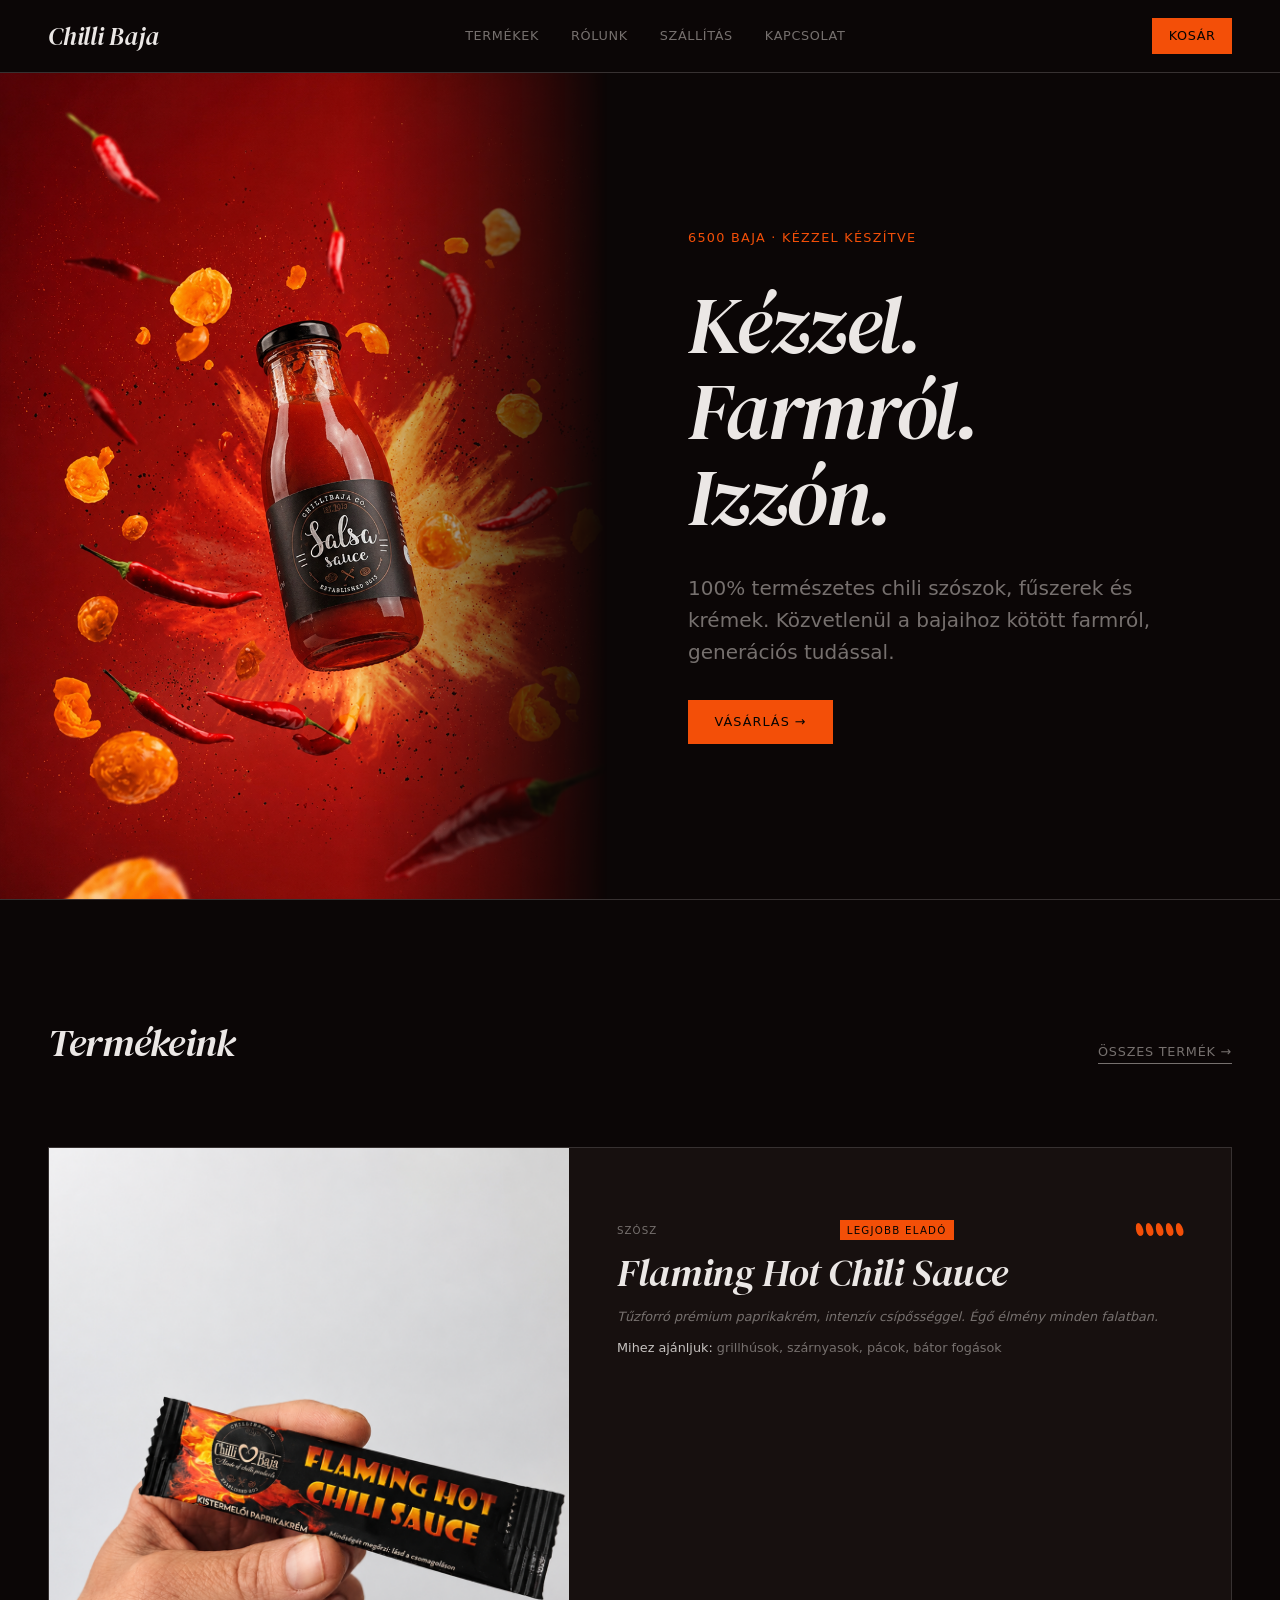
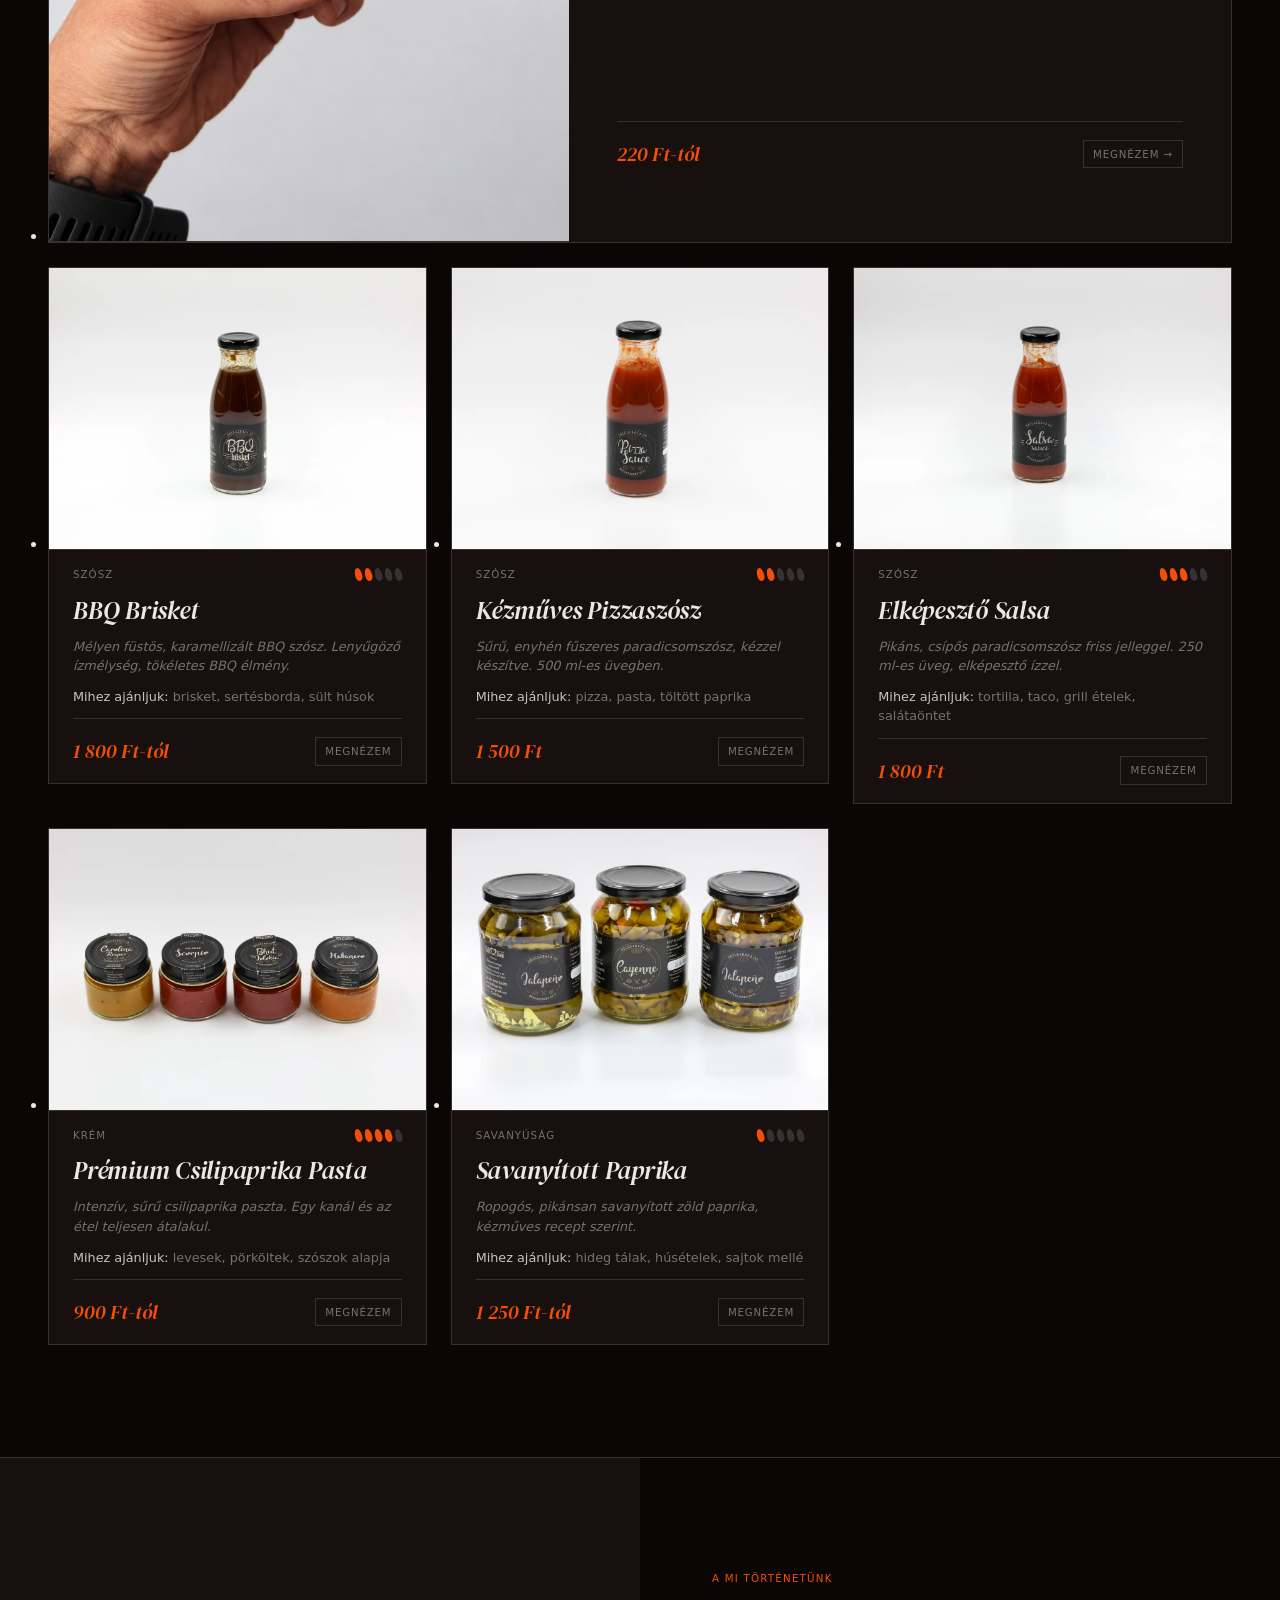
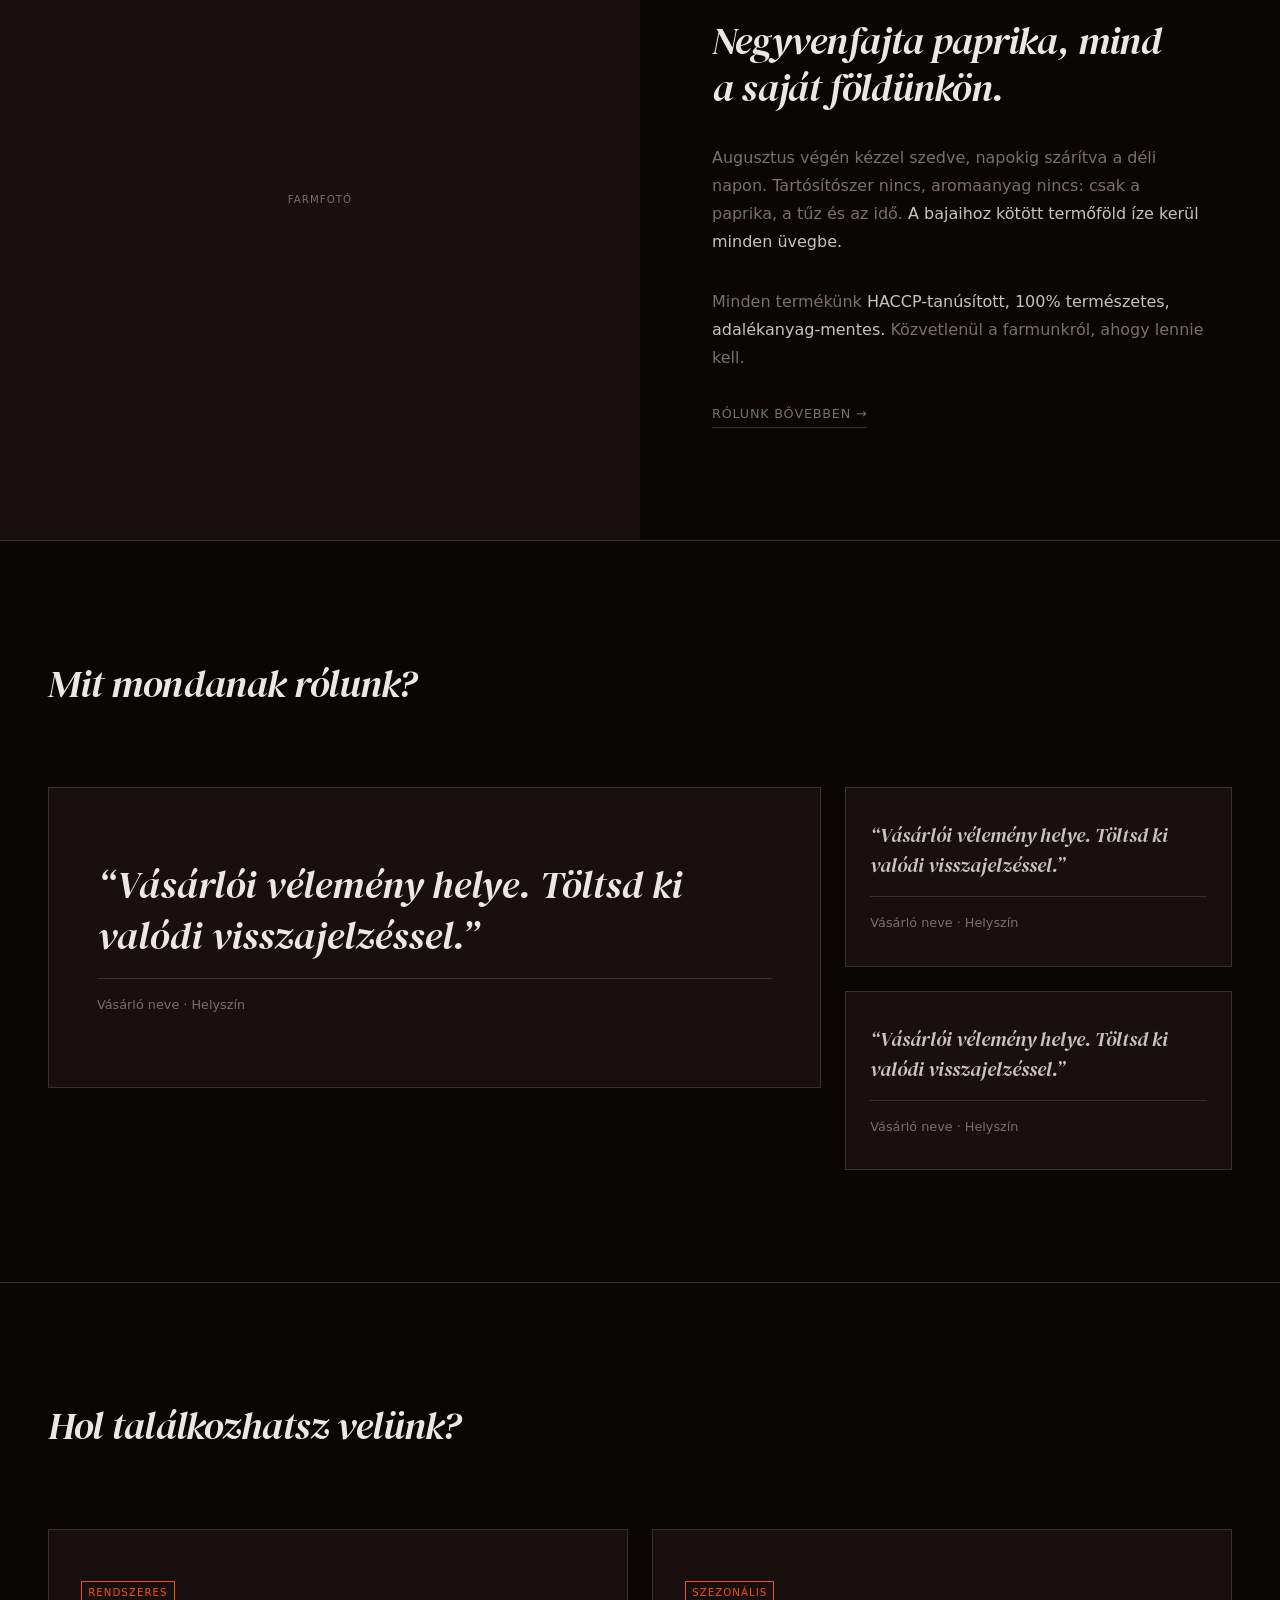
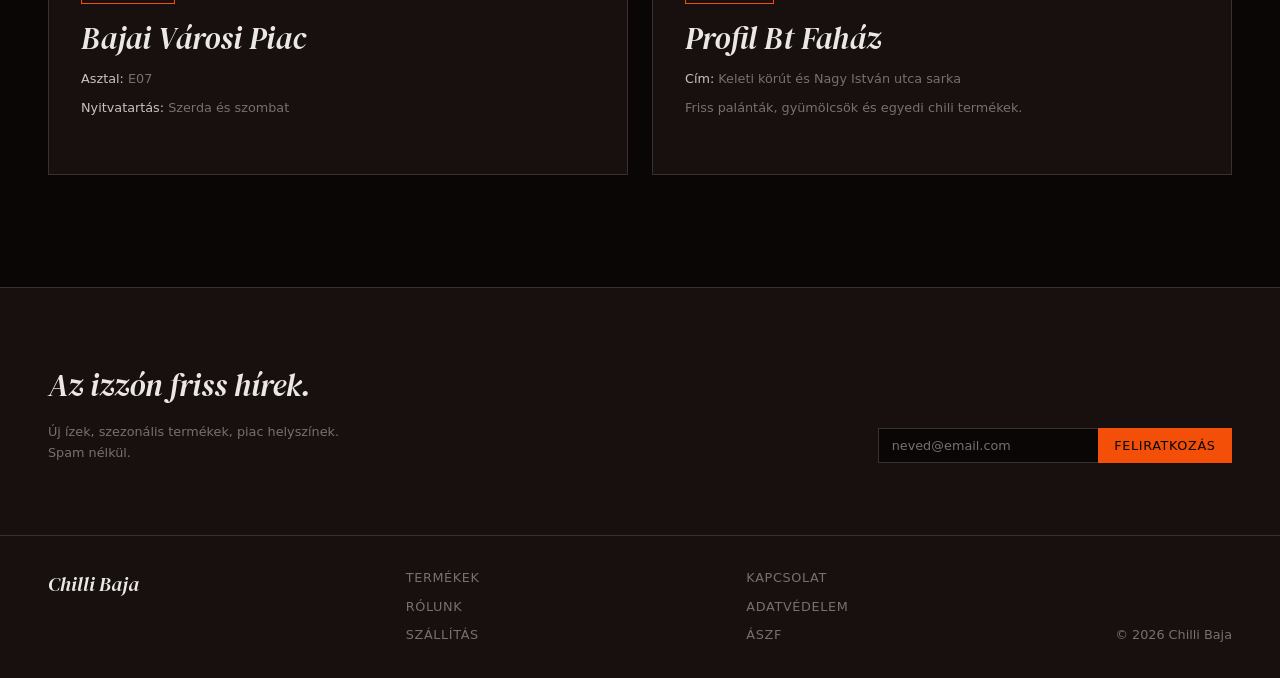
==== commit e4699157: "Fix hero grid row — use minmax(0, 1fr) to constrain row height Plain 1fr respects the auto minimum (" ====
--- a/index.html
+++ b/index.html
@@ -178,6 +178,7 @@
     .hero {
       display: grid;
       grid-template-columns: 1fr 1fr;
+      grid-template-rows: minmax(0, 1fr);
       border-bottom: 1px solid var(--color-rule);
     }
 
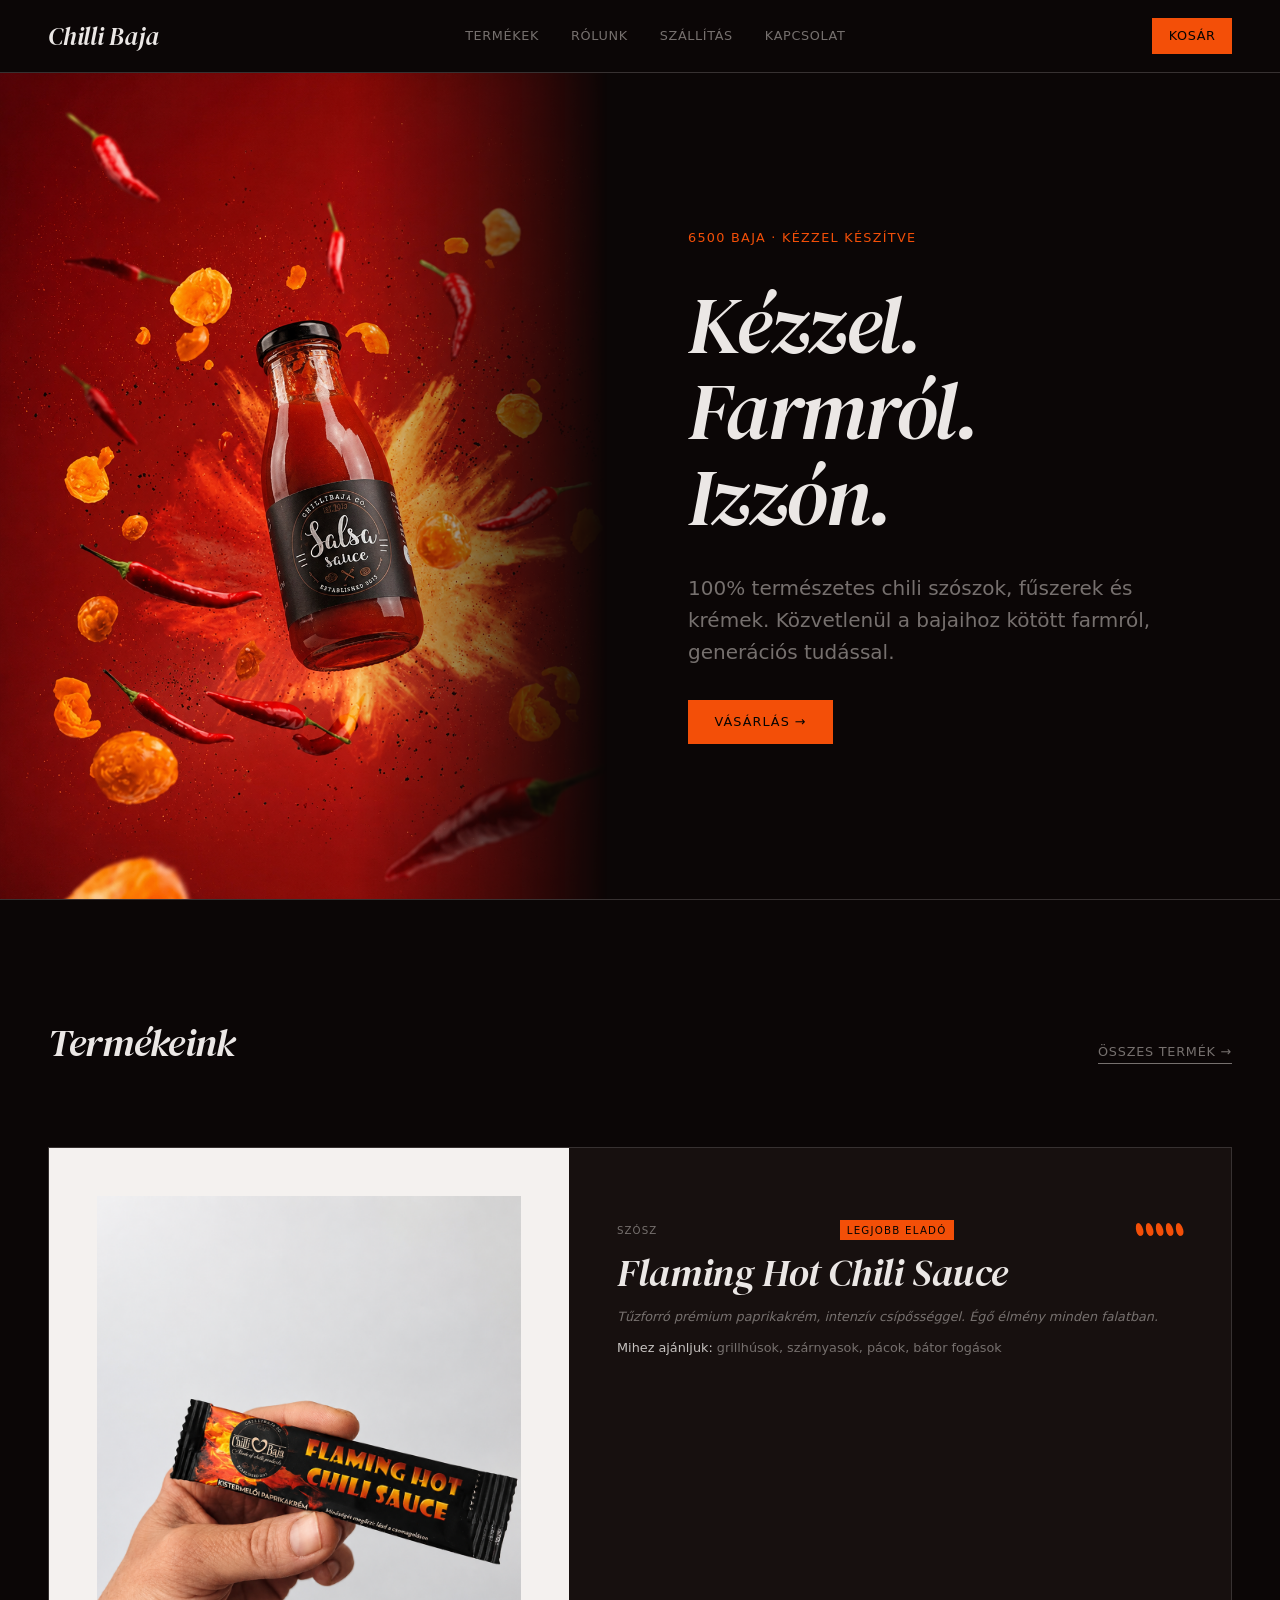
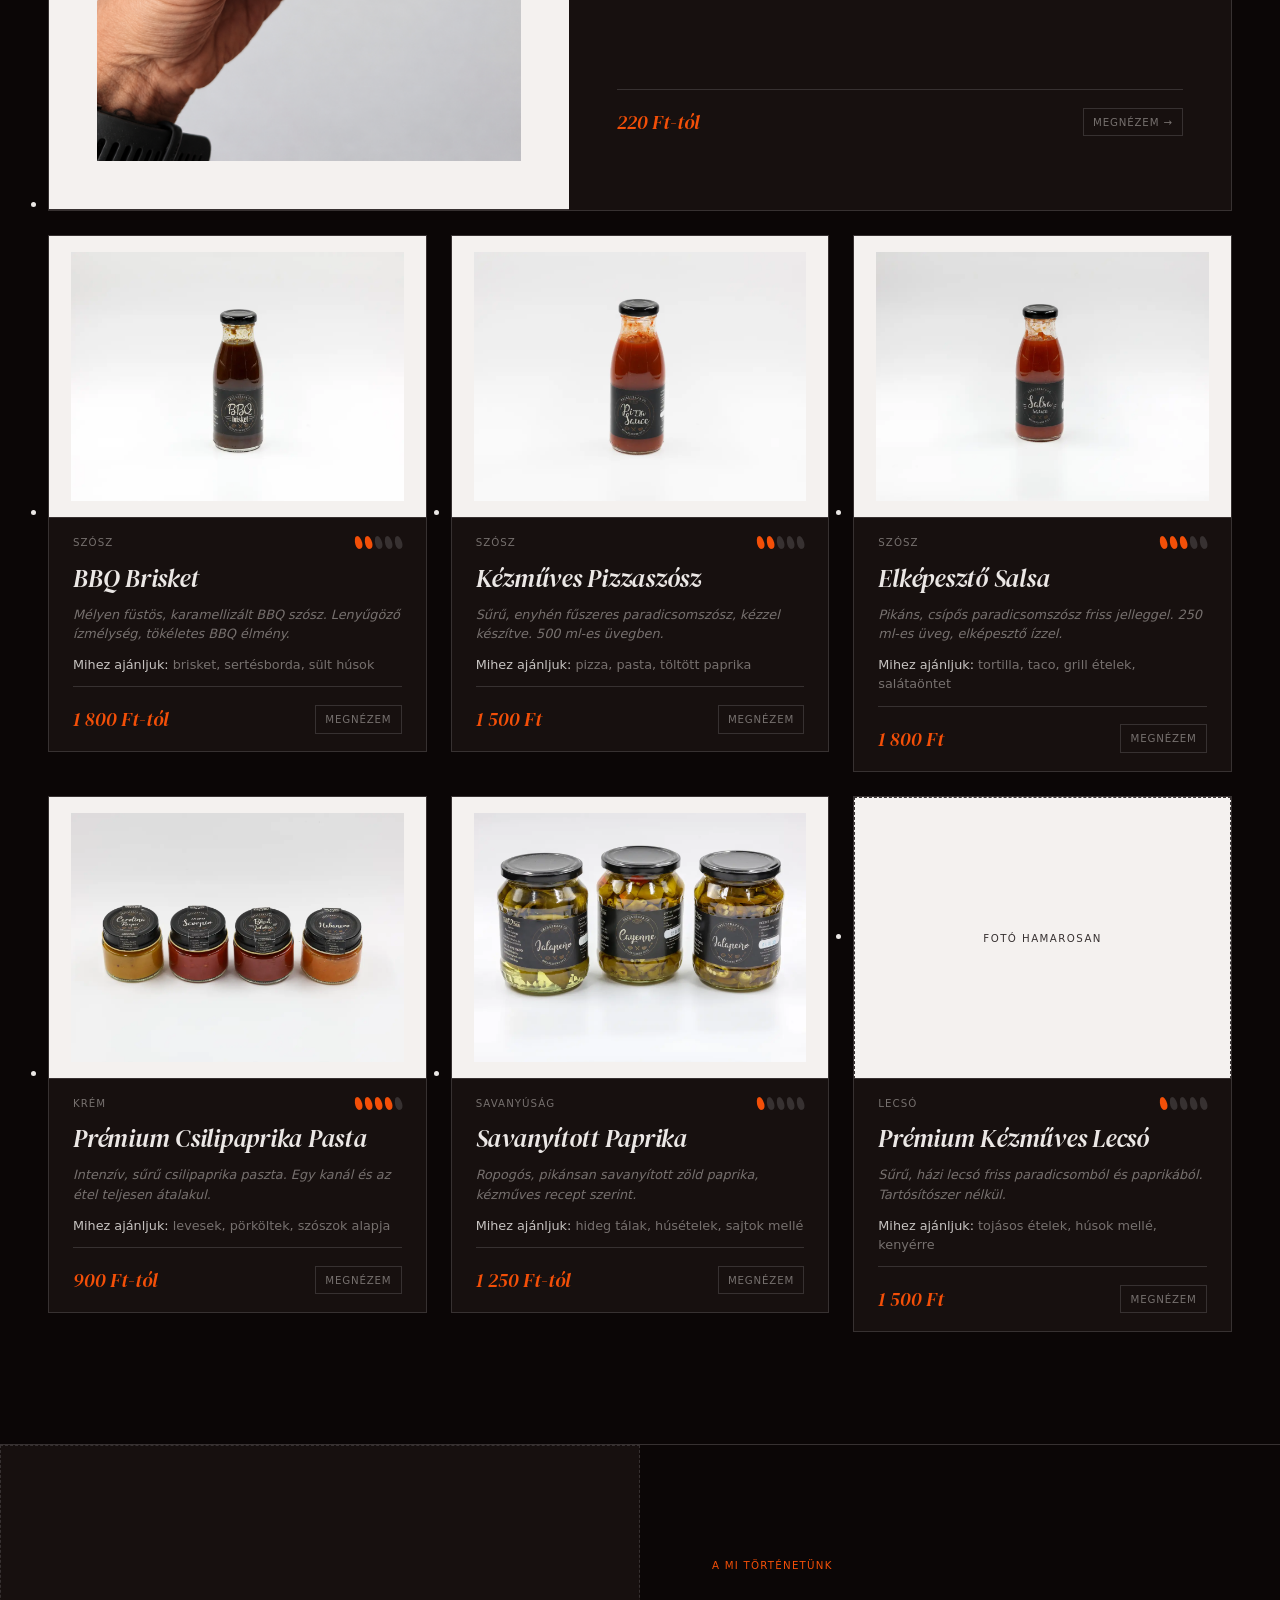
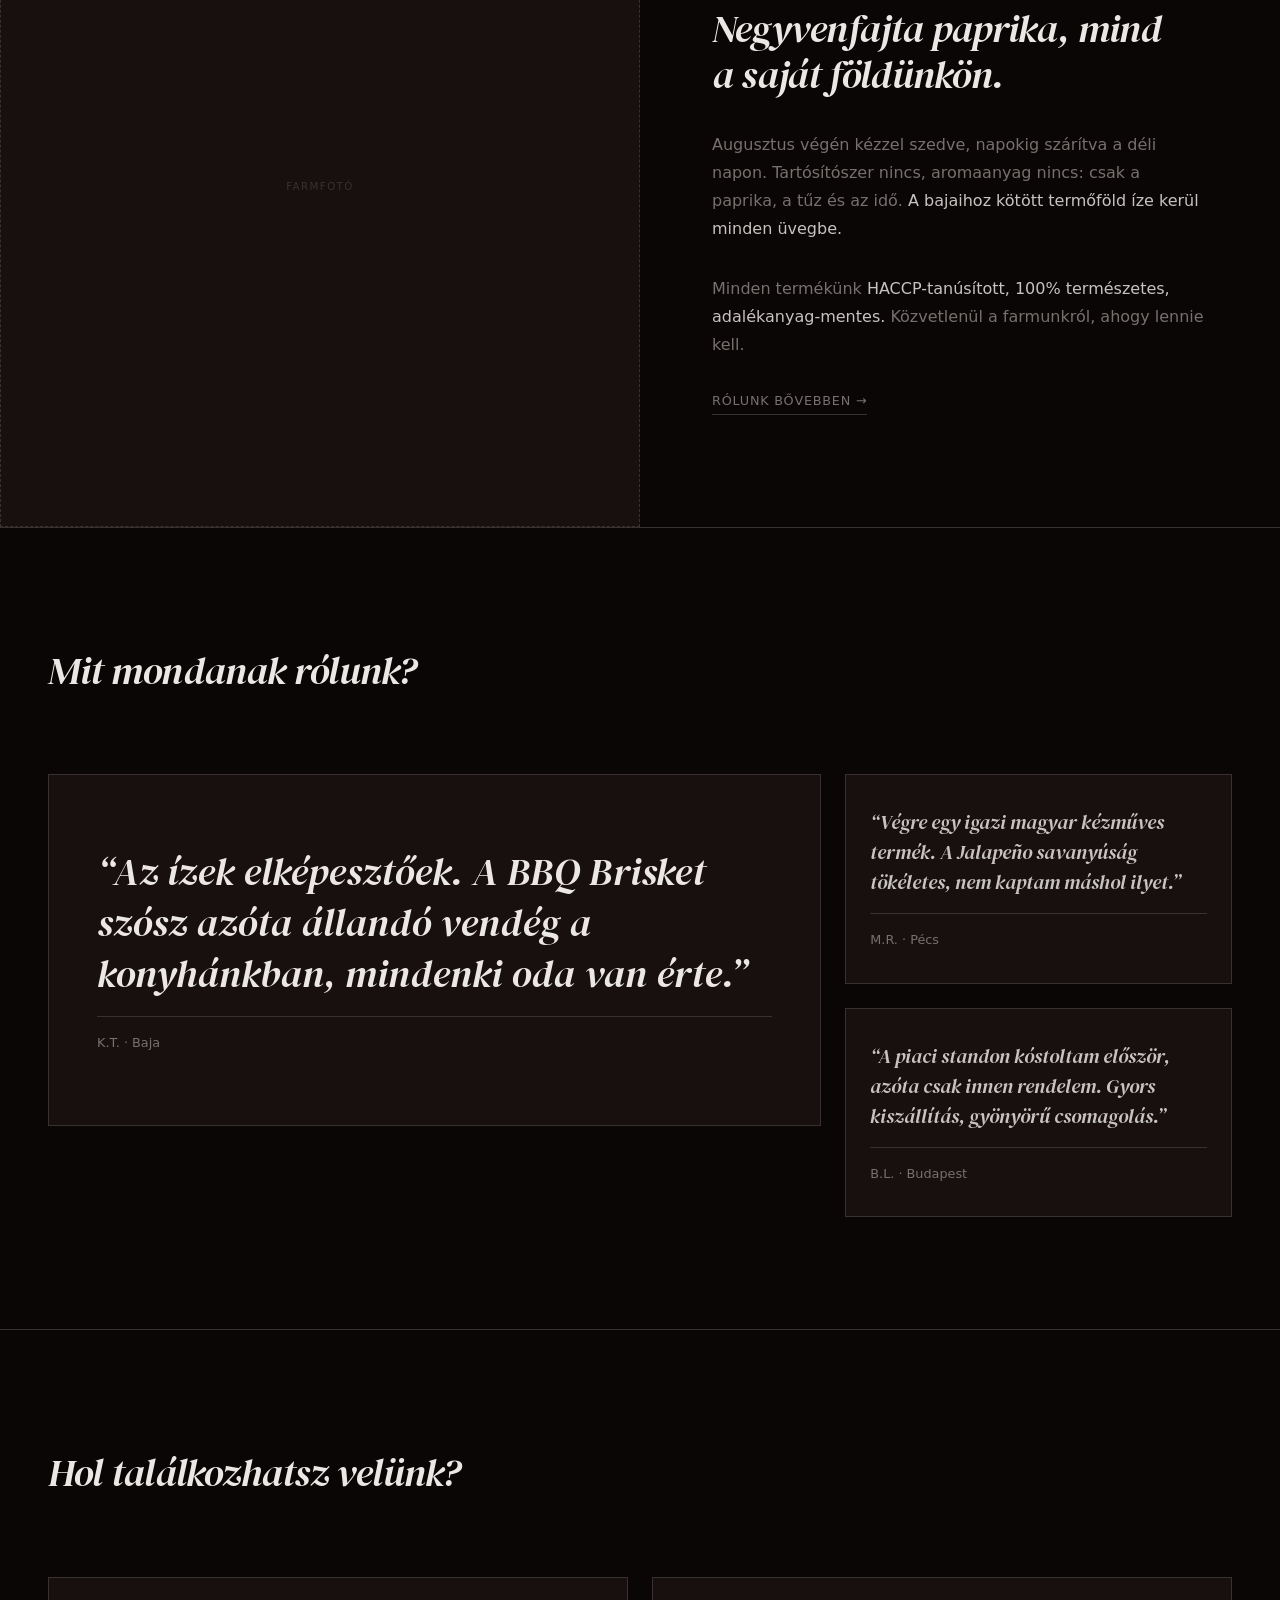
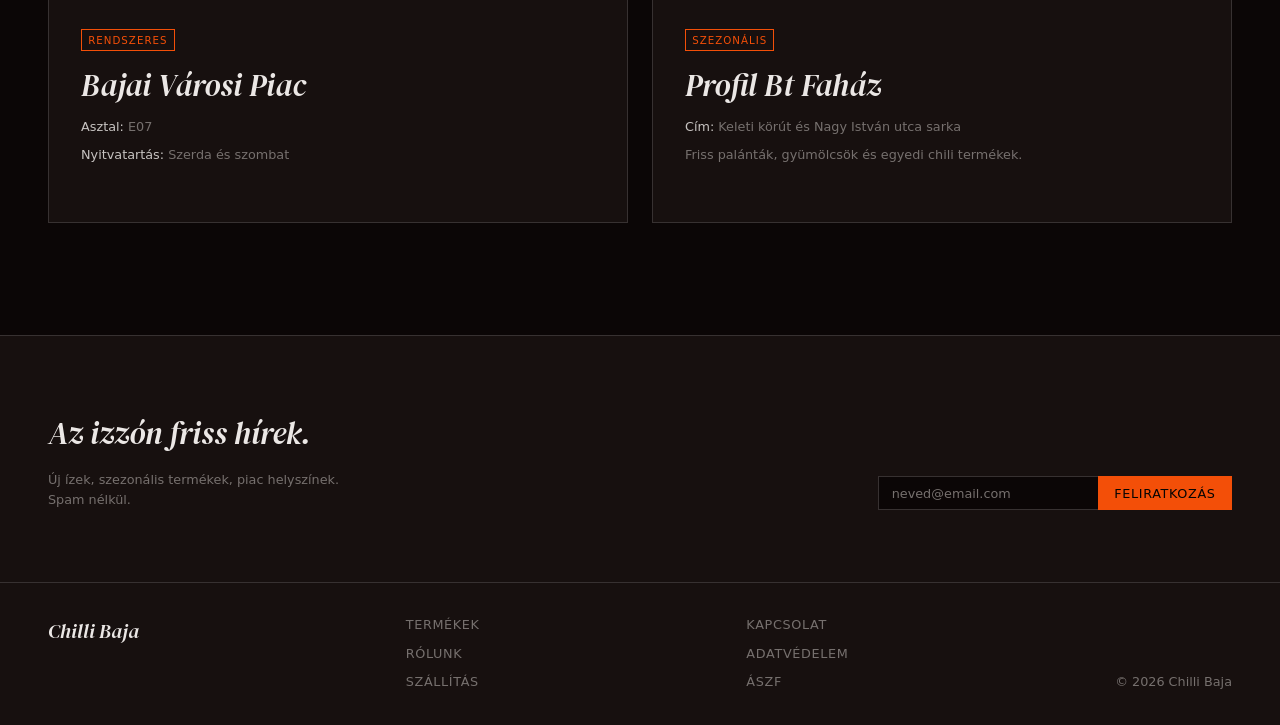
==== commit b3d98016: "Apply all critique fixes: images, grid, reviews, story placeholder - Product card images: object-fit" ====
--- a/index.html
+++ b/index.html
@@ -70,11 +70,12 @@
       display: flex;
       align-items: center;
       justify-content: center;
-      color: var(--color-muted);
+      color: var(--color-rule);
       font-size: var(--text-xs);
-      letter-spacing: 0.10em;
+      letter-spacing: 0.14em;
       text-transform: uppercase;
       font-family: var(--font-body);
+      border: 1px dashed var(--color-rule);
     }
 
     /* ── Nav N9 dark ─────────────────────────────────────── */
@@ -327,6 +328,10 @@
       aspect-ratio: unset;
       flex-shrink: 0;
       border-right: none;
+      object-fit: contain;
+      object-position: center;
+      background-color: oklch(96% 0.004 55);
+      padding: var(--space-xl);
     }
 
     .product-card--featured .product-card__body {
@@ -366,8 +371,10 @@
       width: 100%;
       aspect-ratio: 4 / 3;
       border-bottom: 1px solid var(--color-rule);
-      object-fit: cover;
+      object-fit: contain;
       object-position: center;
+      background-color: oklch(96% 0.004 55);
+      padding: var(--space-sm);
     }
 
     .product-card__body {
@@ -778,6 +785,7 @@
         min-height: unset;
         aspect-ratio: 16 / 9;
         border-bottom: 1px solid var(--color-rule);
+        padding: var(--space-md);
       }
       .product-card--featured .product-card__body {
         padding: var(--space-sm) var(--space-md);
@@ -1030,6 +1038,31 @@
             <p class="product-card__pairing"><strong>Mihez ajánljuk:</strong> hideg tálak, húsételek, sajtok mellé</p>
             <div class="product-card__bottom">
               <span class="product-card__price">1 250 Ft-tól</span>
+              <a href="kapcsolat.html" class="product-card__btn">Megnézem</a>
+            </div>
+          </div>
+        </article>
+      </li>
+
+      <li>
+        <article class="product-card">
+          <div class="photo-placeholder product-card__image" role="img" aria-label="Prémium Kézműves Lecsó fotó">Fotó hamarosan</div>
+          <div class="product-card__body">
+            <div class="product-card__top">
+              <span class="product-card__type">Lecsó</span>
+              <div class="heat" role="img" aria-label="Csípősség: 1/5">
+                <span class="heat__pip heat__pip--on"></span>
+                <span class="heat__pip"></span>
+                <span class="heat__pip"></span>
+                <span class="heat__pip"></span>
+                <span class="heat__pip"></span>
+              </div>
+            </div>
+            <h3 class="product-card__name">Prémium Kézműves Lecsó</h3>
+            <p class="product-card__flavor">Sűrű, házi lecsó friss paradicsomból és paprikából. Tartósítószer nélkül.</p>
+            <p class="product-card__pairing"><strong>Mihez ajánljuk:</strong> tojásos ételek, húsok mellé, kenyérre</p>
+            <div class="product-card__bottom">
+              <span class="product-card__price">1 500 Ft</span>
               <a href="kapcsolat.html" class="product-card__btn">Megnézem</a>
             </div>
           </div>
@@ -1075,17 +1108,17 @@
     -->
     <div class="reviews__grid">
       <article class="review-card review-card--featured reveal">
-        <p class="review-card__quote">&#8220;Vásárlói vélemény helye. Töltsd ki valódi visszajelzéssel.&#8221;</p>
-        <p class="review-card__author">Vásárló neve &#183; Helyszín</p>
+        <p class="review-card__quote">&#8220;Az ízek elképesztőek. A BBQ Brisket szósz azóta állandó vendég a konyhánkban, mindenki oda van érte.&#8221;</p>
+        <p class="review-card__author">K.T. &#183; Baja</p>
       </article>
       <div class="reviews__secondary stagger">
         <article class="review-card">
-          <p class="review-card__quote">&#8220;Vásárlói vélemény helye. Töltsd ki valódi visszajelzéssel.&#8221;</p>
-          <p class="review-card__author">Vásárló neve &#183; Helyszín</p>
+          <p class="review-card__quote">&#8220;Végre egy igazi magyar kézműves termék. A Jalapeño savanyúság tökéletes, nem kaptam máshol ilyet.&#8221;</p>
+          <p class="review-card__author">M.R. &#183; Pécs</p>
         </article>
         <article class="review-card">
-          <p class="review-card__quote">&#8220;Vásárlói vélemény helye. Töltsd ki valódi visszajelzéssel.&#8221;</p>
-          <p class="review-card__author">Vásárló neve &#183; Helyszín</p>
+          <p class="review-card__quote">&#8220;A piaci standon kóstoltam először, azóta csak innen rendelem. Gyors kiszállítás, gyönyörű csomagolás.&#8221;</p>
+          <p class="review-card__author">B.L. &#183; Budapest</p>
         </article>
       </div>
     </div>
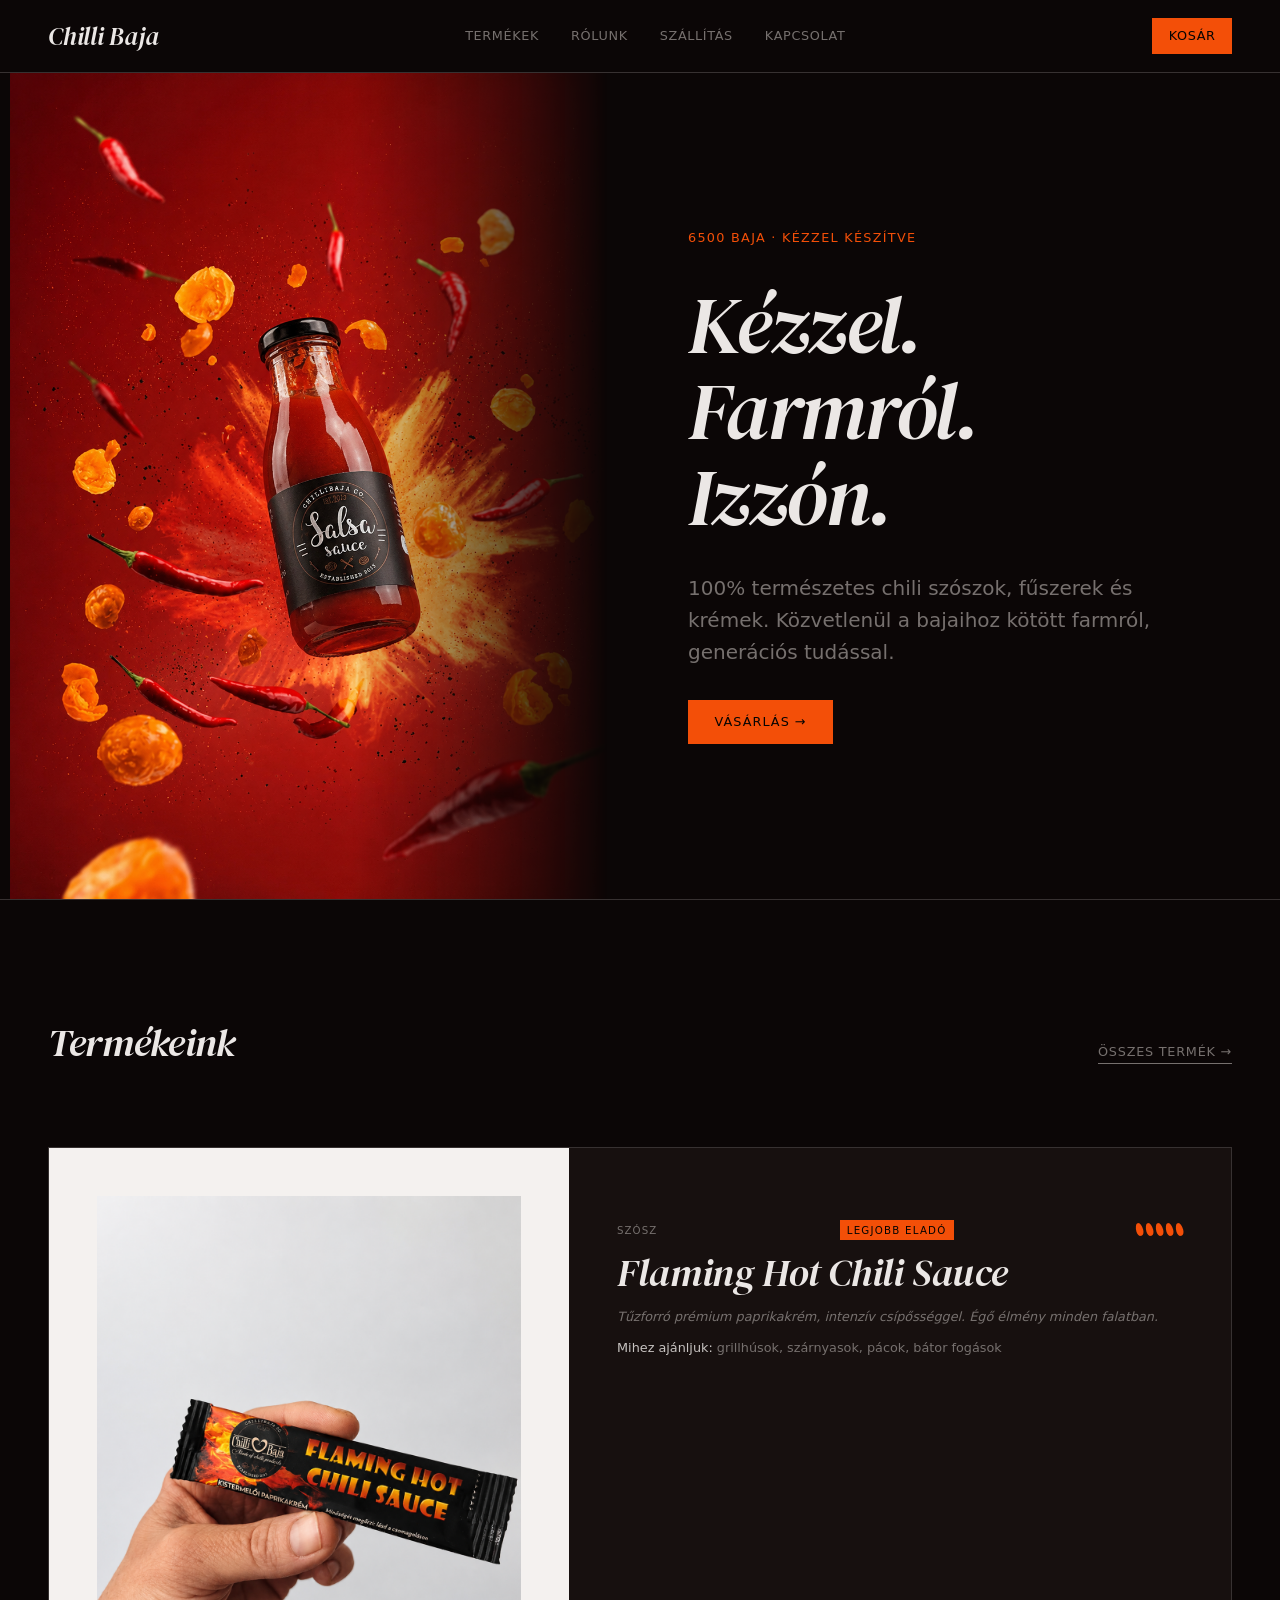
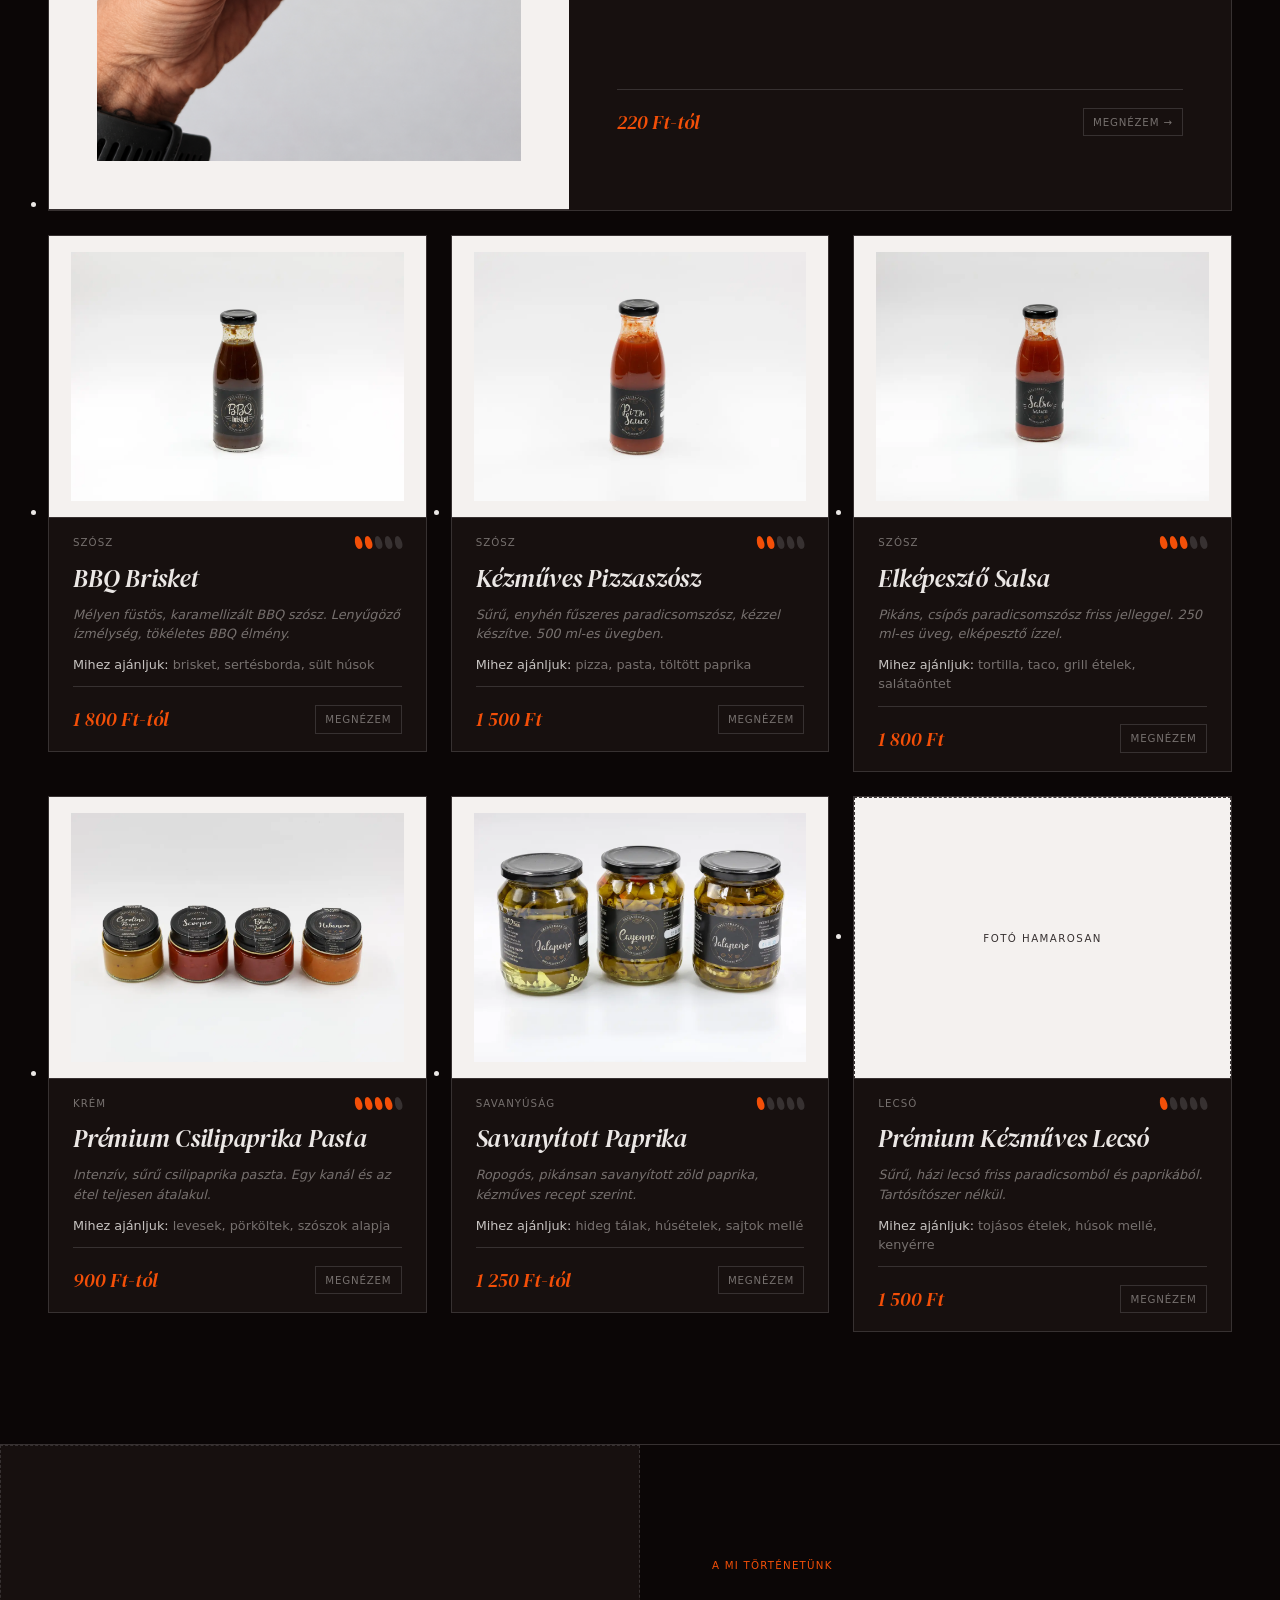
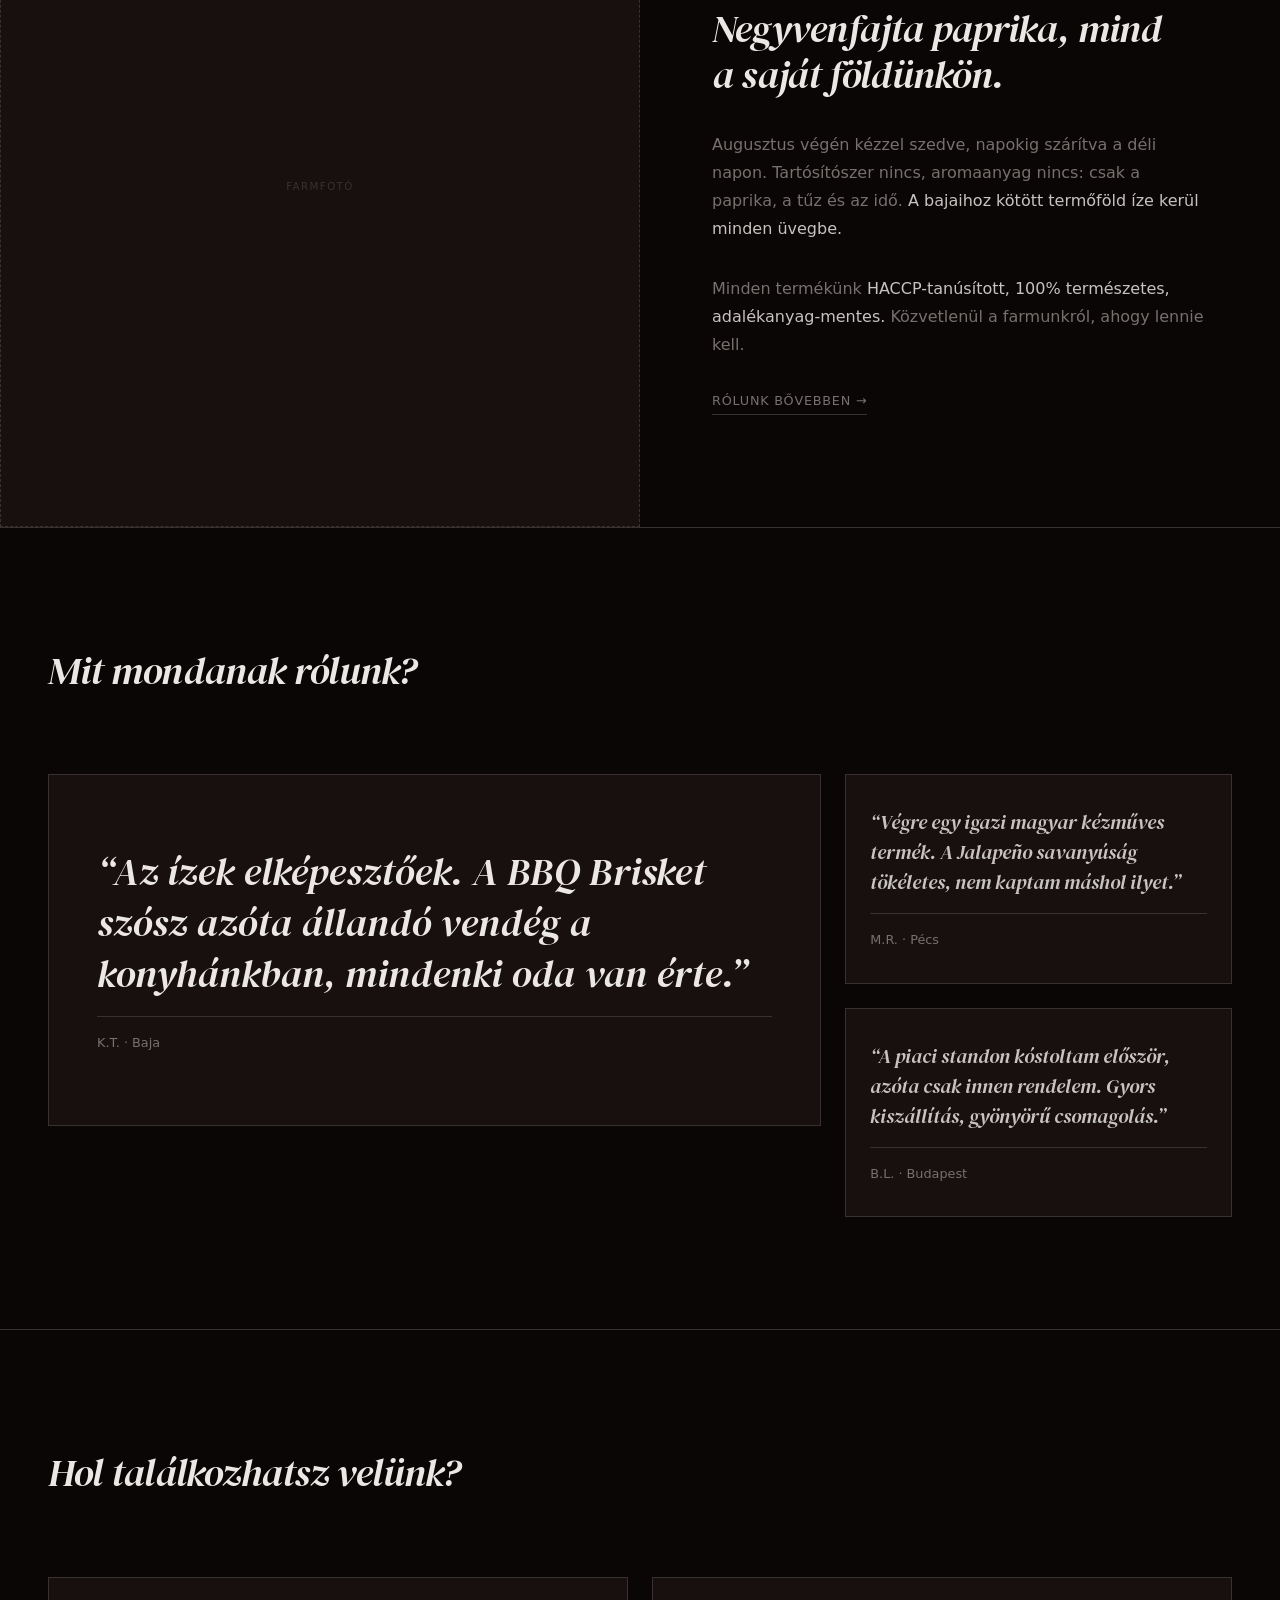
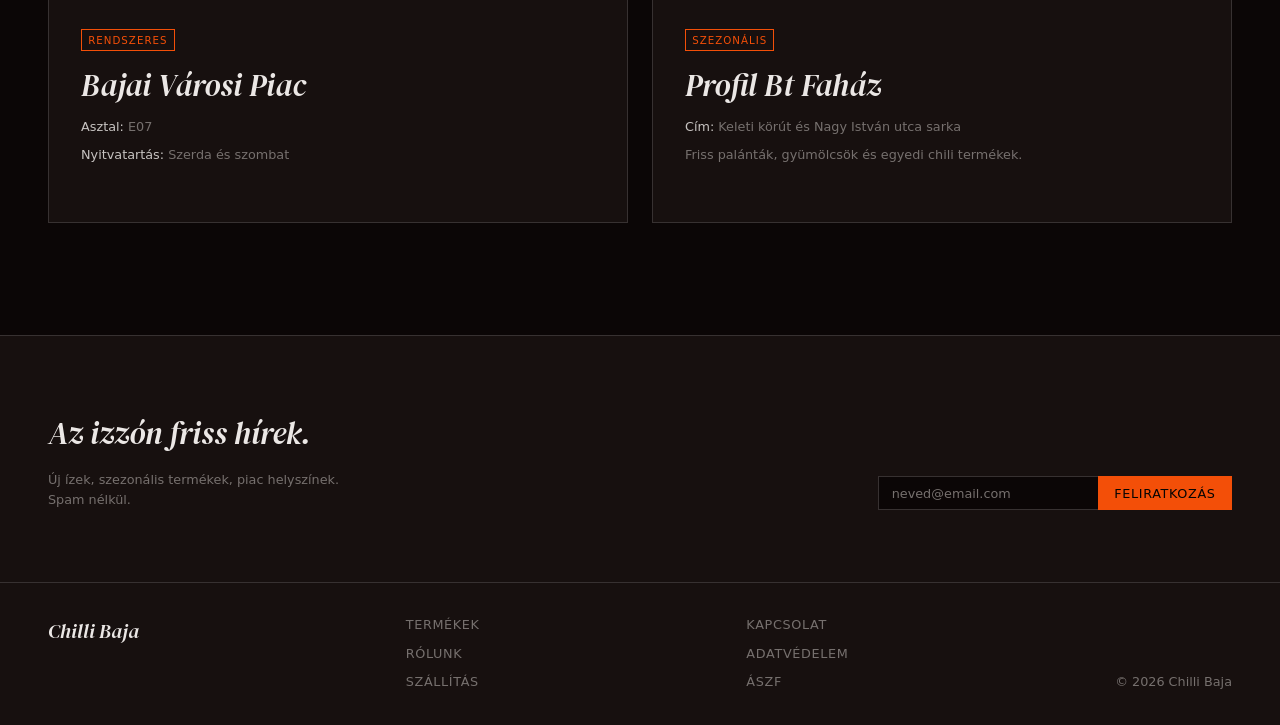
==== commit f76c452b: "Resize hero image: contain + center 35% positioning Switches hero photo from cover to contain so the" ====
--- a/index.html
+++ b/index.html
@@ -193,8 +193,8 @@
     .hero__photo-fill {
       width: 100%;
       height: 100%;
-      object-fit: cover;
-      object-position: center 20%;
+      object-fit: contain;
+      object-position: center 35%;
     }
 
     .hero__content {
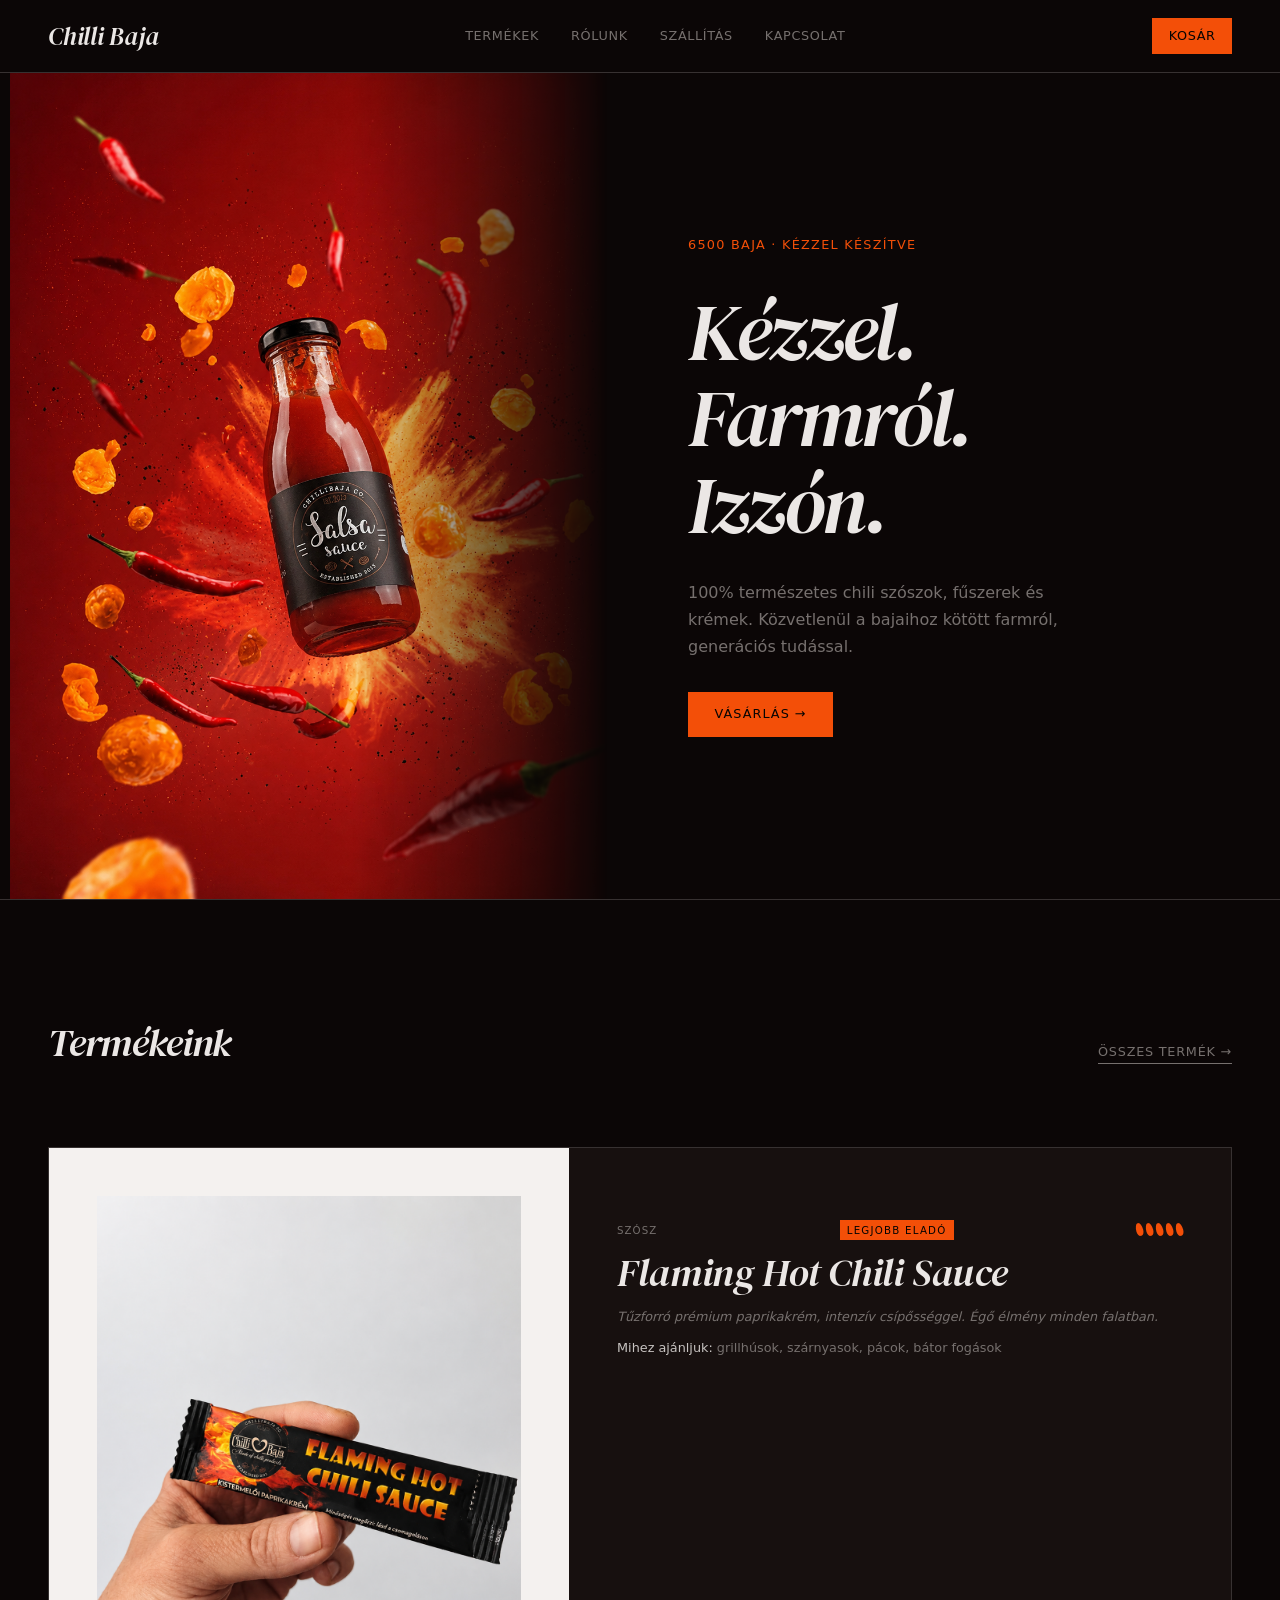
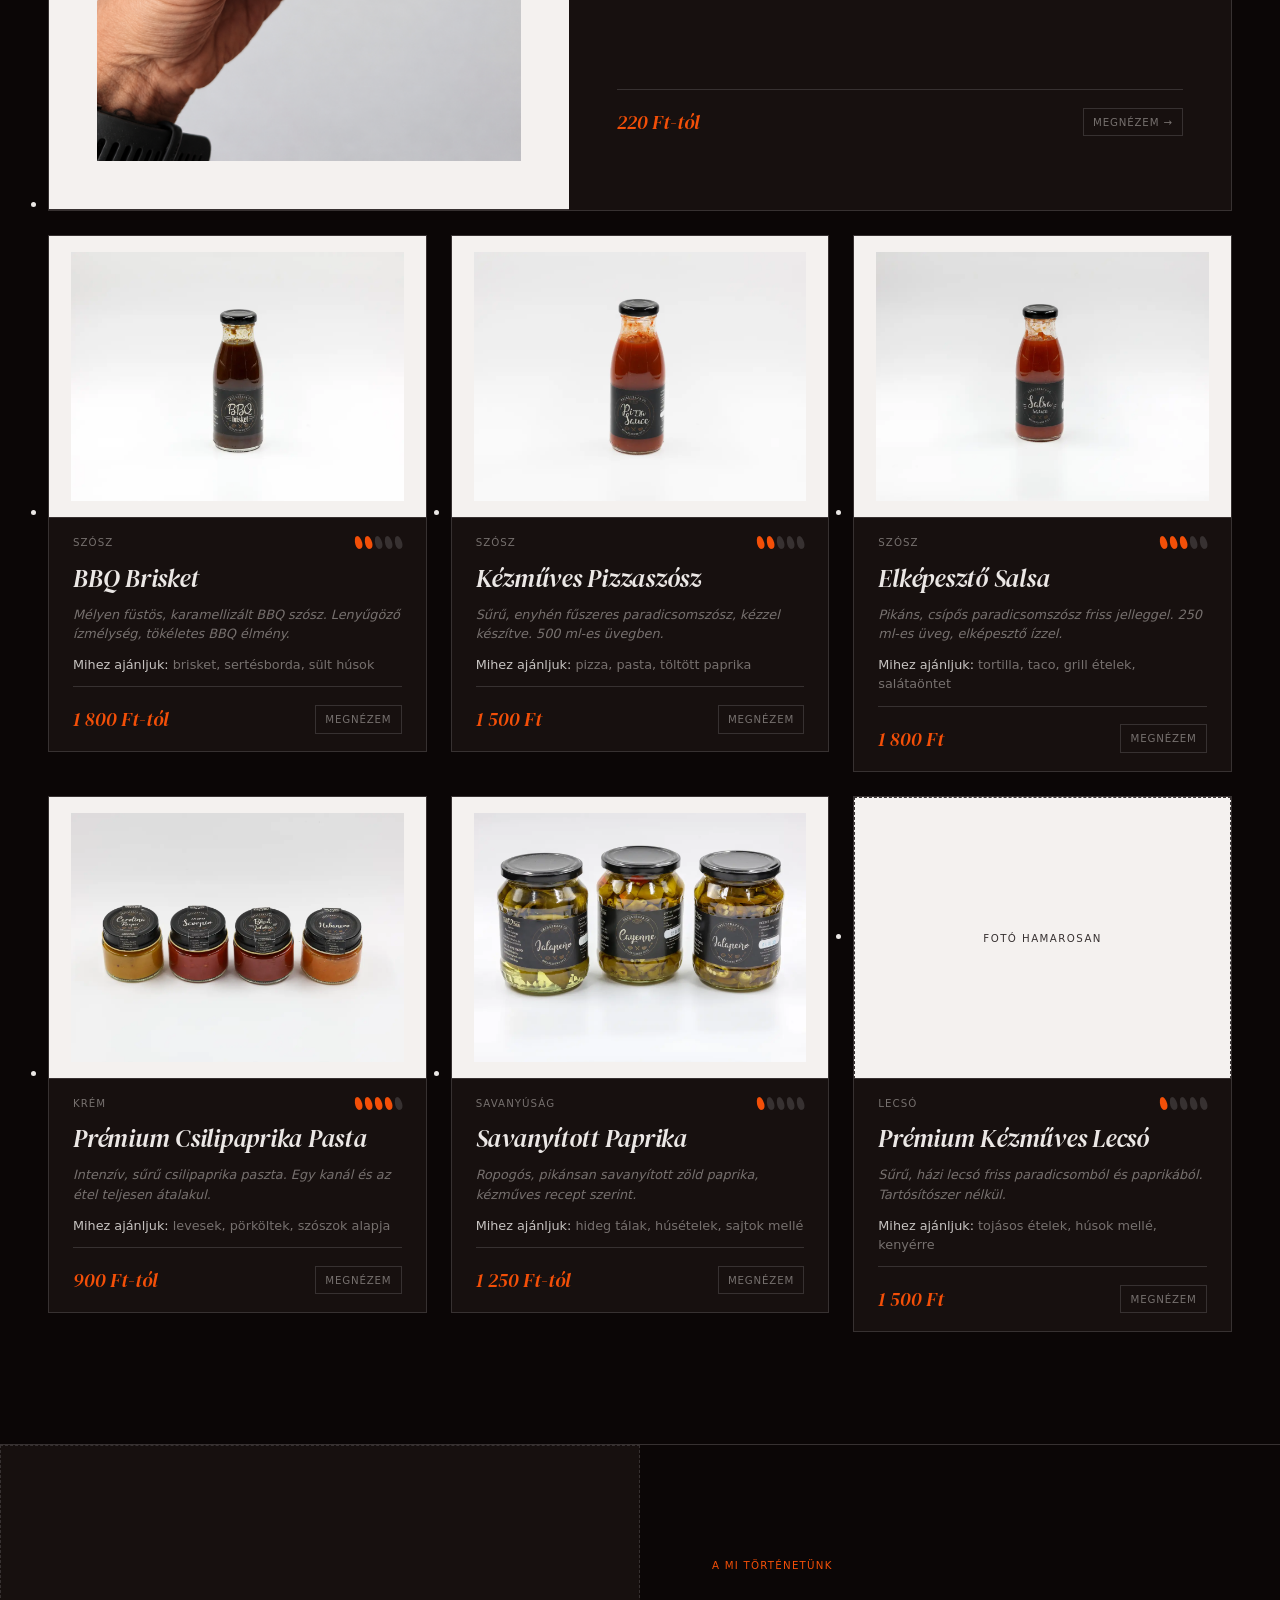
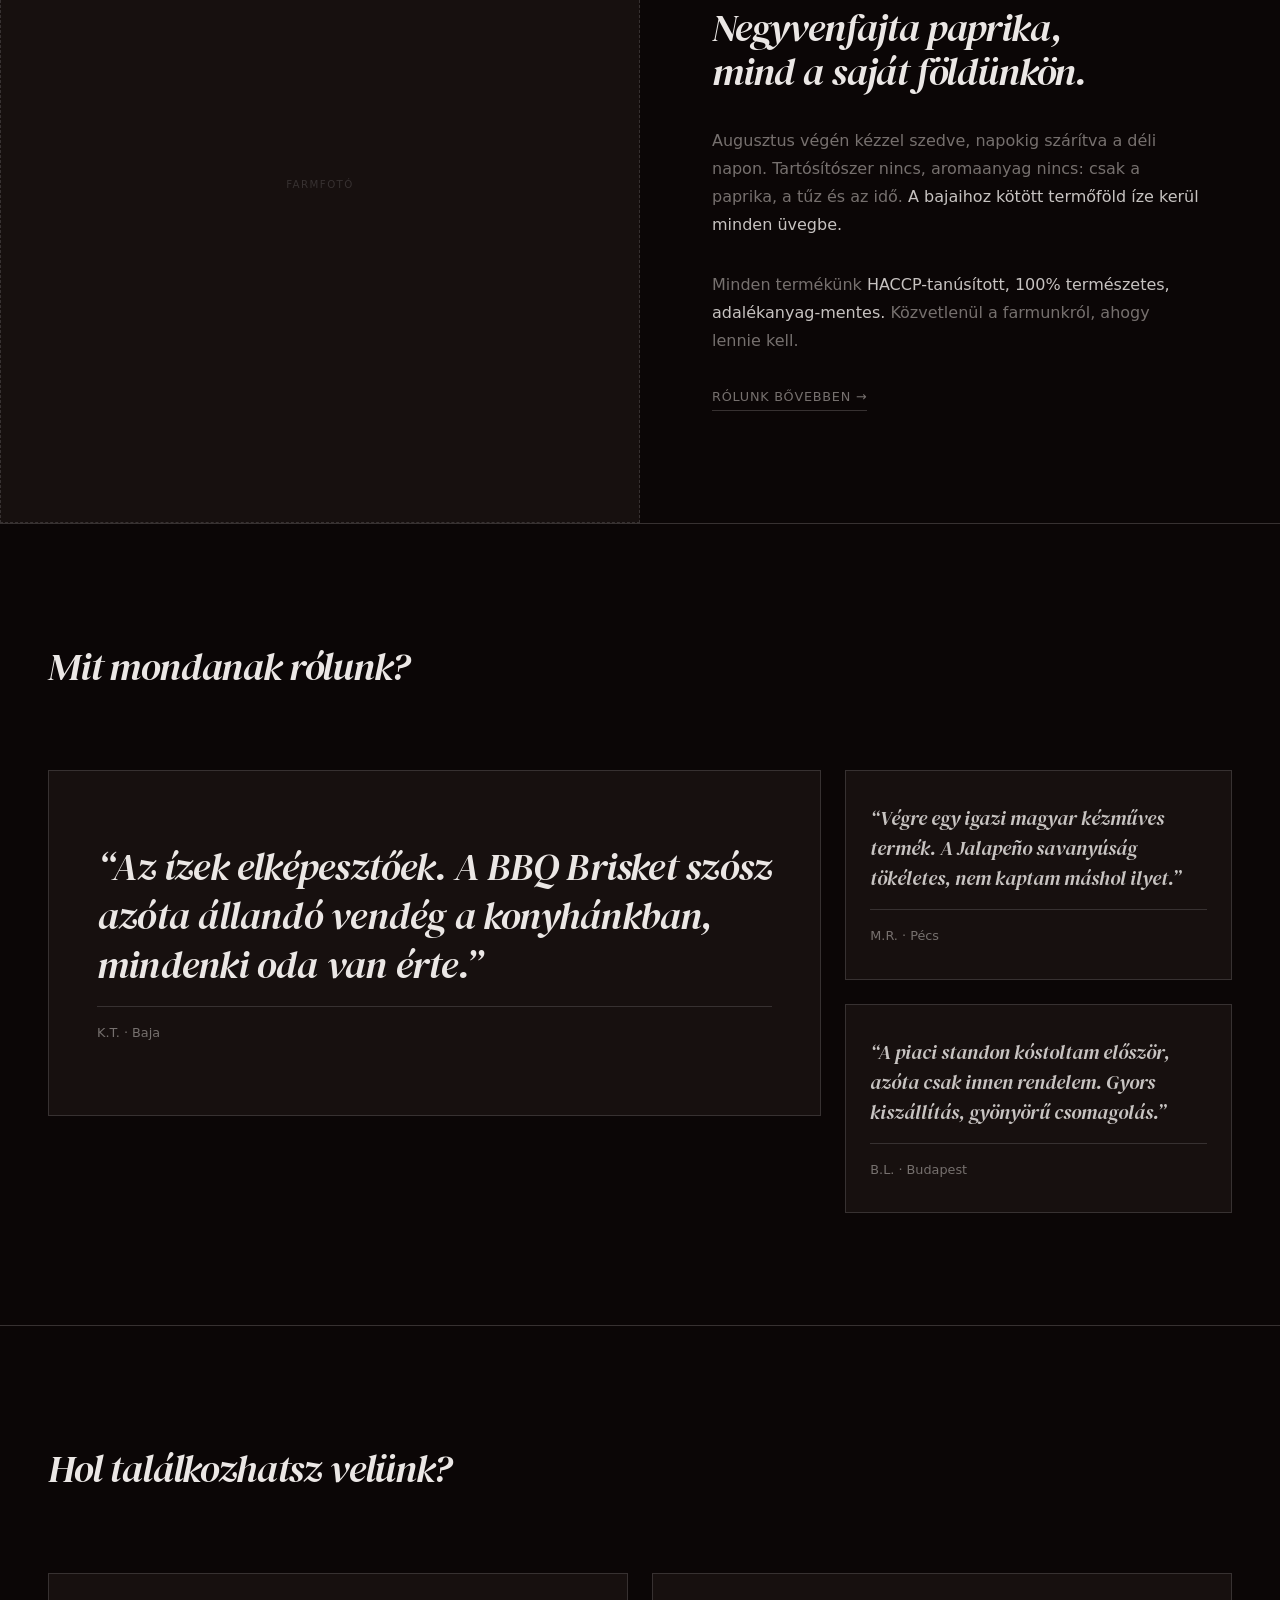
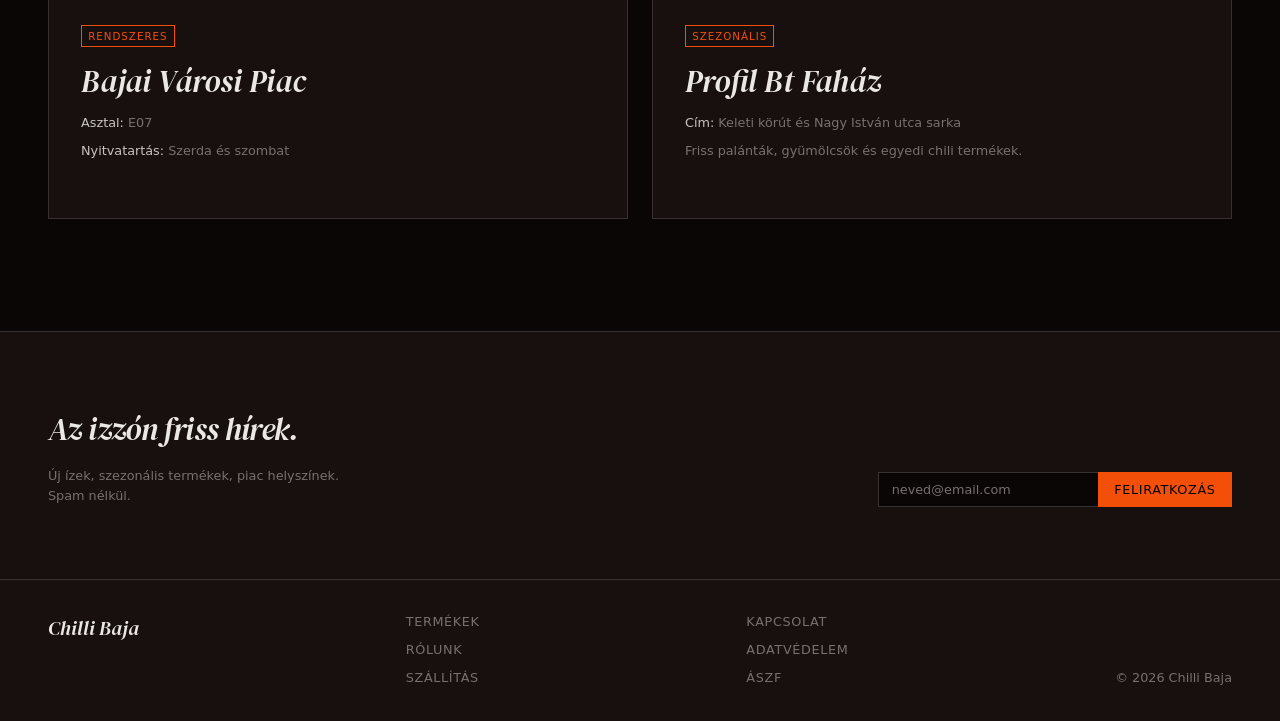
==== commit a6004e97: "Improve interactions, typography, and mobile layout - Scale-on-press (scale 0.97) on all buttons ins" ====
--- a/index.html
+++ b/index.html
@@ -26,6 +26,9 @@
       font-family: var(--font-body);
       font-size: var(--text-base);
       line-height: 1.6;
+      font-optical-sizing: auto;
+      text-rendering: optimizeLegibility;
+      -webkit-font-smoothing: antialiased;
     }
 
     img  { display: block; max-width: 100%; }
@@ -145,6 +148,23 @@
       padding: var(--space-md);
       min-width: 180px;
       z-index: 50;
+      opacity: 1;
+      transform: scale(1) translateY(0);
+      transition: opacity 180ms var(--ease-out), transform 180ms var(--ease-out);
+      transform-origin: top right;
+    }
+
+    .nav__disclosure:not([open]) .nav__sheet {
+      opacity: 0;
+      transform: scale(0.96) translateY(-6px);
+      pointer-events: none;
+    }
+
+    @starting-style {
+      .nav__disclosure[open] .nav__sheet {
+        opacity: 0;
+        transform: scale(0.96) translateY(-6px);
+      }
     }
 
     .nav__sheet ul { list-style: none; display: flex; flex-direction: column; gap: var(--space-sm); }
@@ -172,7 +192,7 @@
       transition: background-color var(--dur-short) var(--ease-out), color var(--dur-short) var(--ease-out);
     }
     .nav__cart:hover        { background-color: transparent; color: var(--color-accent); }
-    .nav__cart:active       { transform: translateY(1px); }
+    .nav__cart:active       { transform: scale(0.97); }
     .nav__cart:focus-visible { outline: 2px solid var(--color-focus); outline-offset: 3px; }
 
     /* ── Hero: Split Studio ──────────────────────────────── */
@@ -219,17 +239,20 @@
       font-size: var(--text-display);
       font-weight: 400;
       line-height: 1.08;
-      letter-spacing: -0.02em;
+      letter-spacing: -0.03em;
       color: var(--color-ink);
       overflow-wrap: anywhere;
       min-width: 0;
+      text-wrap: balance;
+      font-variant-ligatures: common-ligatures;
     }
 
     .hero__sub {
-      font-size: var(--text-md);
-      color: var(--color-muted);
-      max-width: 40ch;
-      line-height: 1.6;
+      font-size: var(--text-base);
+      color: var(--color-muted);
+      max-width: 42ch;
+      line-height: 1.7;
+      text-wrap: pretty;
     }
 
     .hero__cta {
@@ -247,7 +270,7 @@
       transition: background-color var(--dur-short) var(--ease-out), color var(--dur-short) var(--ease-out);
     }
     .hero__cta:hover        { background-color: transparent; color: var(--color-accent); }
-    .hero__cta:active       { transform: translateY(1px); }
+    .hero__cta:active       { transform: scale(0.97); }
     .hero__cta:focus-visible { outline: 2px solid var(--color-focus); outline-offset: 3px; }
 
     /* ── Heat scale ──────────────────────────────────────── */
@@ -283,8 +306,10 @@
       font-style: italic;
       font-size: var(--text-2xl);
       font-weight: 400;
-      letter-spacing: -0.02em;
+      letter-spacing: -0.03em;
       color: var(--color-ink);
+      text-wrap: balance;
+      font-variant-ligatures: common-ligatures;
     }
 
     .products__all {
@@ -364,7 +389,9 @@
       flex-direction: column;
       transition: border-color var(--dur-short) var(--ease-out), transform var(--dur-short) var(--ease-out);
     }
-    .product-card:hover        { border-color: var(--color-accent); transform: translateY(-2px); }
+    @media (hover: hover) and (pointer: fine) {
+      .product-card:hover { border-color: var(--color-accent); transform: translateY(-2px); }
+    }
     .product-card:focus-visible { outline: 2px solid var(--color-focus); outline-offset: 3px; }
 
     .product-card__image {
@@ -466,7 +493,7 @@
       background-color: var(--color-accent);
       border-color: var(--color-accent);
     }
-    .product-card__btn:active       { transform: translateY(1px); }
+    .product-card__btn:active       { transform: scale(0.97); }
     .product-card__btn:focus-visible { outline: 2px solid var(--color-focus); outline-offset: 3px; }
 
     /* ── Story: Split Studio ─────────────────────────────── */
@@ -501,12 +528,14 @@
       font-style: italic;
       font-size: var(--text-2xl);
       font-weight: 400;
-      letter-spacing: -0.02em;
+      letter-spacing: -0.03em;
       color: var(--color-ink);
-      line-height: 1.2;
+      line-height: 1.15;
       max-width: 22ch;
       overflow-wrap: anywhere;
       min-width: 0;
+      text-wrap: balance;
+      font-variant-ligatures: common-ligatures;
     }
 
     .story__body {
@@ -514,6 +543,7 @@
       color: var(--color-muted);
       max-width: 52ch;
       line-height: 1.75;
+      text-wrap: pretty;
     }
     .story__body strong { color: var(--color-ink-2); font-weight: 500; }
 
@@ -543,9 +573,11 @@
       font-style: italic;
       font-size: var(--text-2xl);
       font-weight: 400;
-      letter-spacing: -0.02em;
+      letter-spacing: -0.03em;
       color: var(--color-ink);
       margin-bottom: var(--space-2xl);
+      text-wrap: balance;
+      font-variant-ligatures: common-ligatures;
     }
 
     /* Asymmetric: featured quote (2fr) + two stacked smaller ones (1fr) */
@@ -579,6 +611,8 @@
       color: var(--color-ink-2);
       line-height: 1.5;
       flex: 1;
+      text-wrap: pretty;
+      hanging-punctuation: first;
     }
 
     /* Featured review gets a larger quote size */
@@ -587,7 +621,8 @@
     }
     .review-card--featured .review-card__quote {
       font-size: var(--text-2xl);
-      line-height: 1.3;
+      line-height: 1.25;
+      letter-spacing: -0.02em;
       color: var(--color-ink);
     }
 
@@ -609,9 +644,11 @@
       font-style: italic;
       font-size: var(--text-2xl);
       font-weight: 400;
-      letter-spacing: -0.02em;
+      letter-spacing: -0.03em;
       color: var(--color-ink);
       margin-bottom: var(--space-2xl);
+      text-wrap: balance;
+      font-variant-ligatures: common-ligatures;
     }
 
     .locations__grid {
@@ -677,14 +714,18 @@
       font-style: italic;
       font-size: var(--text-xl);
       font-weight: 400;
+      letter-spacing: -0.02em;
       color: var(--color-ink);
       margin-bottom: var(--space-xs);
+      text-wrap: balance;
+      font-variant-ligatures: common-ligatures;
     }
 
     .footer__nl-sub {
       font-size: var(--text-sm);
       color: var(--color-muted);
       max-width: 40ch;
+      text-wrap: pretty;
     }
 
     .footer__form {
@@ -800,6 +841,7 @@
 
       .reviews { padding: var(--space-2xl) var(--space-md); }
       .reviews__grid { grid-template-columns: 1fr; }
+      .review-card--featured .review-card__quote { font-size: var(--text-md); line-height: 1.45; letter-spacing: -0.01em; }
 
       .locations { padding: var(--space-2xl) var(--space-md); }
       .locations__grid { grid-template-columns: 1fr; }
